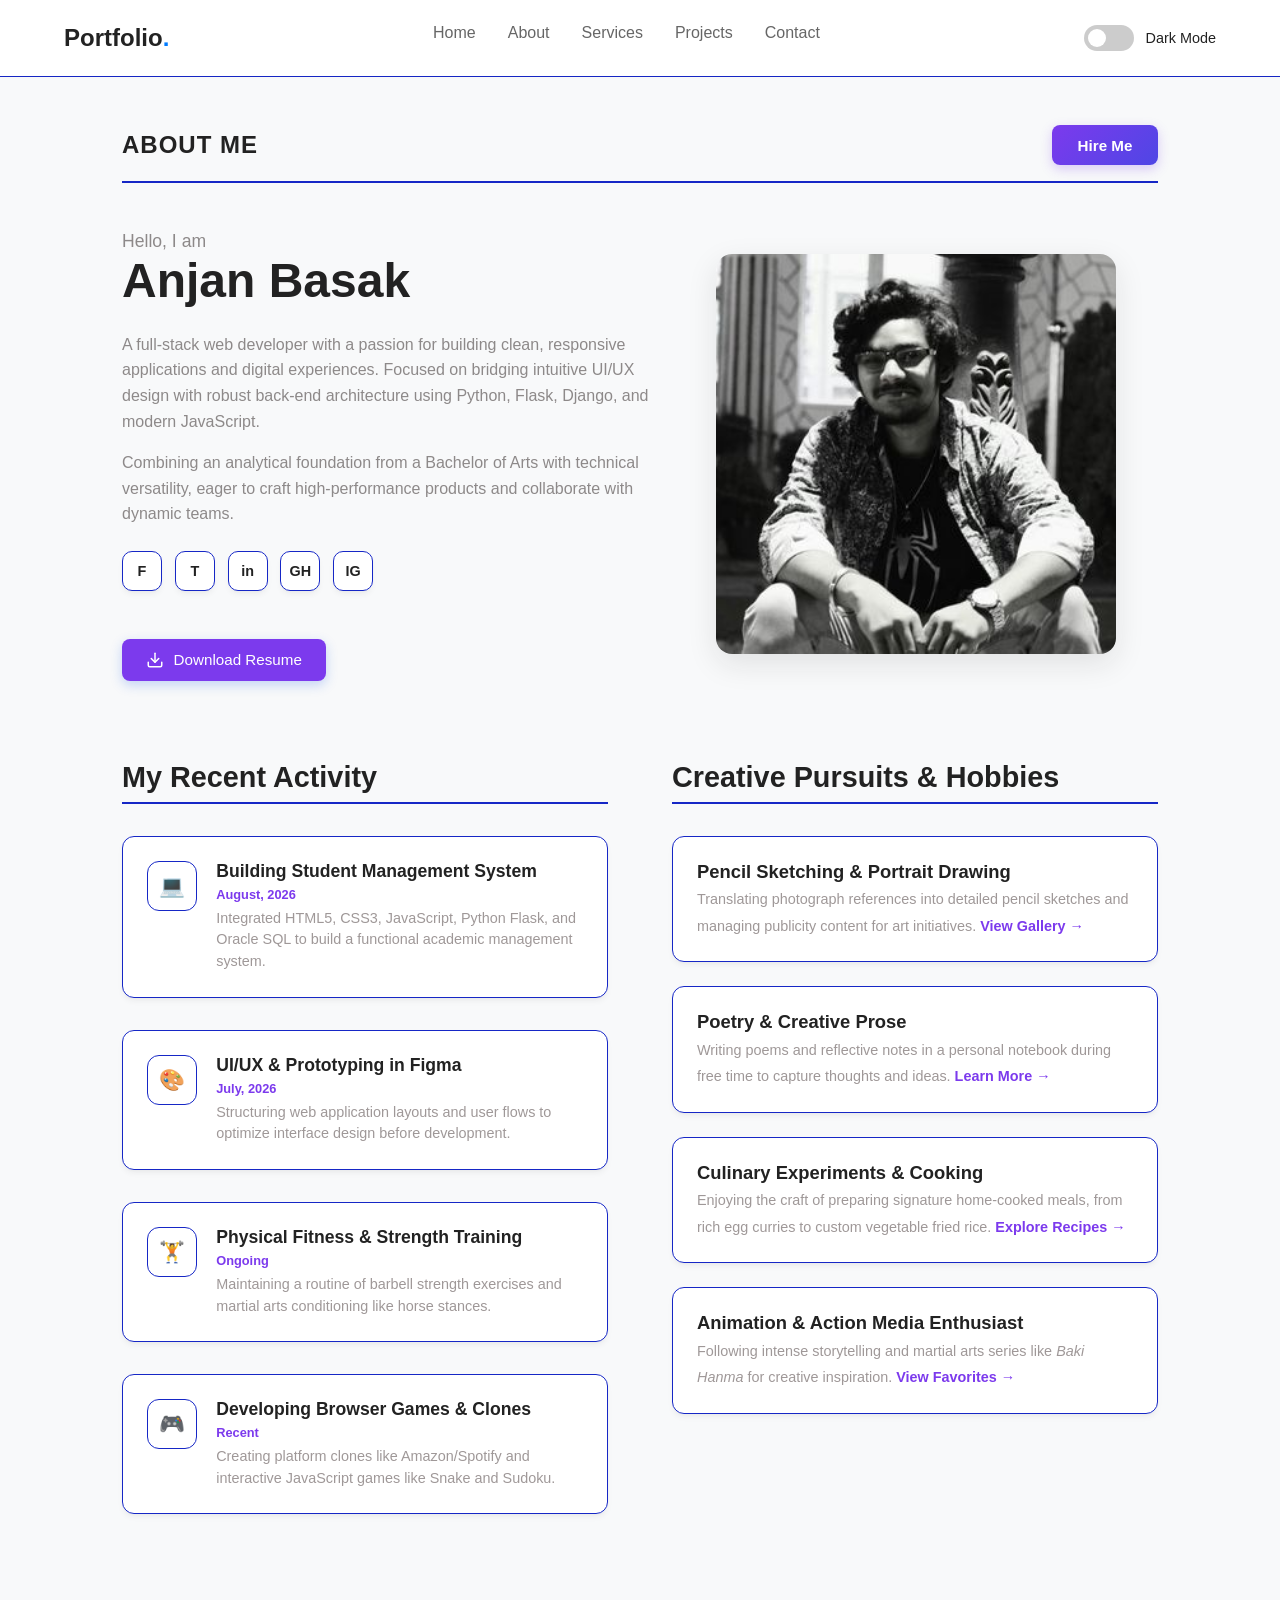
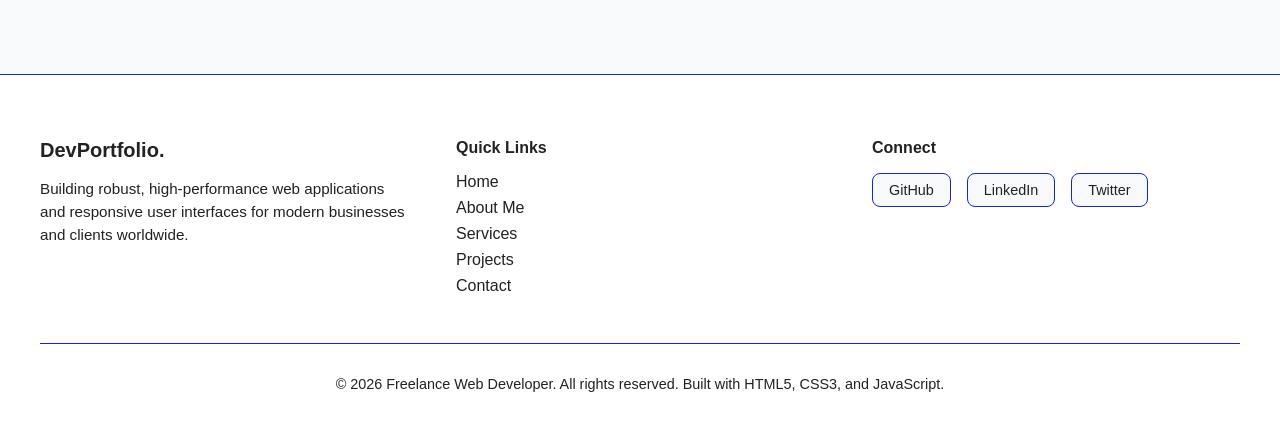
==== pages/about.html @ 5c88d923 "Resume buttom added with nice hover effects" ====
<!doctype html>
<html lang="en">
  <head>
    <meta charset="UTF-8" />
    <meta name="viewport" content="width=device-width, initial-scale=1.0" />
    <title>About Me - Portfolio</title>
    <!-- Adjust path for CSS since this file is inside the pages/ folder -->
    <link rel="stylesheet" href="../assets/css/style.css" />
    <link rel="stylesheet" href="../assets/css/responsive.css" />
    <link rel="stylesheet" href="../assets/css/animation.css" />
  </head>
  <body>
    <header>
      <nav class="navbar">
        <div class="logo">
          <a href="../index.html">Portfolio<span>.</span></a>
        </div>
        <ul class="nav-links" id="navLinks">
          <li><a href="../index.html">Home</a></li>
          <li><a href="about.html" class="active">About</a></li>
          <li><a href="services.html">Services</a></li>
          <li><a href="projects.html">Projects</a></li>
          <li><a href="contact.html">Contact</a></li>
        </ul>
         <div class="theme-container"></div>
        </div>
      </nav>
    </header>

    <!-- About Page Layout -->
<main class="about-page-container">
    <!-- Top Hero Section -->
    <section class="about-hero-section">
        <div class="about-hero-header">
            <h1>ABOUT ME</h1>
            <a href="contact.html" class="btn-hire">Hire Me</a>
        </div>
        <div class="about-hero-content">
            <div class="about-hero-text">
                <p class="greeting">Hello, I am</p>
                <h2 class="name">Anjan Basak</h2>
                <p class="bio">
                    A full-stack web developer with a passion for building clean, responsive applications and digital experiences. Focused on bridging intuitive UI/UX design with robust back-end architecture using Python, Flask, Django, and modern JavaScript.
                </p>
                <p class="bio-secondary">
                    Combining an analytical foundation from a Bachelor of Arts with technical versatility, eager to craft high-performance products and collaborate with dynamic teams.
                </p>
                
                <!-- Social Links & Resume -->
                <div class="social-links">
                    <a href="#" class="social-icon" aria-label="Facebook">F</a>
                    <a href="#" class="social-icon" aria-label="Twitter">T</a>
                    <a href="#" class="social-icon" aria-label="LinkedIn">in</a>
                    <a href="#" class="social-icon" aria-label="GitHub">GH</a>
                    <a href="#" class="social-icon" aria-label="Instagram">IG</a>
                </div>
                
                <!-- The Resume dawnload button -->
<div class="resume-download-wrapper">
    <a href="path-to-your-resume.pdf" download="Resume.pdf" class="download-resume-btn" id="downloadResumeBtn">
        <svg class="download-icon" width="18" height="18" viewBox="0 0 24 24" fill="none" stroke="currentColor" stroke-width="2" stroke-linecap="round" stroke-linejoin="round">
            <path d="M21 15v4a2 2 0 0 1-2 2H5a2 2 0 0 1-2-2v-4"></path>
            <polyline points="7 10 12 15 17 10"></polyline>
            <line x1="12" y1="15" x2="12" y2="3"></line>
        </svg>
        <span>Download Resume</span>
    </a>
</div>
            </div>
            <div class="about-hero-image about-img-container">
                <img src="../assets/images/profile org.png" alt="Profile Photo">
            </div>
        </div>
    </section>

    <!-- Two-Column Bottom Section -->
    <div class="about-grid-section">
        <!-- Left Column: Recent Activity -->
        <div class="column-left">
            <h3>My Recent Activity</h3>
            
            <div class="activity-item">
                <div class="activity-icon">💻</div>
                <div class="activity-details">
                    <h4>Building Student Management System</h4>
                    <span class="activity-date">August, 2026</span>
                    <p>Integrated HTML5, CSS3, JavaScript, Python Flask, and Oracle SQL to build a functional academic management system.</p>
                </div>
            </div>

            <div class="activity-item">
                <div class="activity-icon">🎨</div>
                <div class="activity-details">
                    <h4>UI/UX & Prototyping in Figma</h4>
                    <span class="activity-date">July, 2026</span>
                    <p>Structuring web application layouts and user flows to optimize interface design before development.</p>
                </div>
            </div>

            <div class="activity-item">
                <div class="activity-icon">🏋️</div>
                <div class="activity-details">
                    <h4>Physical Fitness & Strength Training</h4>
                    <span class="activity-date">Ongoing</span>
                    <p>Maintaining a routine of barbell strength exercises and martial arts conditioning like horse stances.</p>
                </div>
            </div>

            <div class="activity-item">
                <div class="activity-icon">🎮</div>
                <div class="activity-details">
                    <h4>Developing Browser Games & Clones</h4>
                    <span class="activity-date">Recent</span>
                    <p>Creating platform clones like Amazon/Spotify and interactive JavaScript games like Snake and Sudoku.</p>
                </div>
            </div>
        </div>

        <!-- Right Column: Creative Pursuits (Replacing Blogs) -->
        <div class="column-right">
            <h3>Creative Pursuits & Hobbies</h3>

            <div class="creative-item">
                <h4>Pencil Sketching & Portrait Drawing</h4>
                <p>Translating photograph references into detailed pencil sketches and managing publicity content for art initiatives. <a href="#" class="read-more">View Gallery &rarr;</a></p>
            </div>

            <div class="creative-item">
                <h4>Poetry & Creative Prose</h4>
                <p>Writing poems and reflective notes in a personal notebook during free time to capture thoughts and ideas. <a href="#" class="read-more">Learn More &rarr;</a></p>
            </div>

            <div class="creative-item">
                <h4>Culinary Experiments & Cooking</h4>
                <p>Enjoying the craft of preparing signature home-cooked meals, from rich egg curries to custom vegetable fried rice. <a href="#" class="read-more">Explore Recipes &rarr;</a></p>
            </div>

            <div class="creative-item">
                <h4>Animation & Action Media Enthusiast</h4>
                <p>Following intense storytelling and martial arts series like <em>Baki Hanma</em> for creative inspiration. <a href="#" class="read-more">View Favorites &rarr;</a></p>
            </div>
        </div>
    </div>
</main>
    <footer class="site-footer">
      <div class="footer-container">
        <div class="footer-brand">
          <h3>DevPortfolio<span>.</span></h3>
          <p>
            Building robust, high-performance web applications and responsive
            user interfaces for modern businesses and clients worldwide.
          </p>
        </div>
        <div class="footer-links">
          <h4>Quick Links</h4>
          <ul>
            <!-- Use ../ to go back to root from inside pages/ -->
            <li><a href="../index.html">Home</a></li>
            <li><a href="about.html">About Me</a></li>
            <li><a href="services.html">Services</a></li>
            <li><a href="projects.html">Projects</a></li>
            <li><a href="contact.html">Contact</a></li>
          </ul>
        </div>
        <div class="footer-social">
          <h4>Connect</h4>
          <div class="social-buttons">
            <a
              href="https://github.com"
              target="_blank"
              rel="noopener"
              class="social-btn"
              >GitHub</a
            >
            <a
              href="https://linkedin.com"
              target="_blank"
              rel="noopener"
              class="social-btn"
              >LinkedIn</a
            >
            <a
              href="https://twitter.com"
              target="_blank"
              rel="noopener"
              class="social-btn"
              >Twitter</a
            >
          </div>
        </div>
      </div>
      <div class="footer-bottom">
        <p>
          &copy; 2026 Freelance Web Developer. All rights reserved. Built with
          HTML5, CSS3, and JavaScript.
        </p>
      </div>
    </footer>
    <script src="../assets/js/script.js"></script>
    <script src="../assets/js/navigation.js"></script>
  </body>
</html>
---- assets/css/style.css ----
* {
  margin: 0;
  padding: 0;
  box-sizing: border-box;
}

/* Color Variables */
:root {
  --bg-color: #f8f9fa;
  --text-color: #222;
  --nav-bg: #ffffff;
  --card-bg: #ffffff;
  --secondary-text: #666;
  --accent-gradient: linear-gradient(135deg, #7c3aed 0%, #4f46e5 100%);
  --accent-color: #7c3aed;
  --border-color: #1627c6;
  --shadow-sm:
    0 4px 6px -1px rgba(0, 0, 0, 0.05), 0 2px 4px -1px rgba(0, 0, 0, 0.03);
  --shadow-lg:
    0 20px 25px -5px rgba(124, 58, 237, 0.1),
    0 10px 10px -5px rgba(79, 70, 229, 0.04);
}

[data-theme="dark"] {
  --bg-color: #121212;
  --text-color: #f8f9fa;
  --nav-bg: #1e1e1e;
  --card-bg: #1e1e1e;
  --secondary-text: #a0aec0;
  --border-color: #2d3748;
  --shadow-sm: 0 4px 6px -1px rgba(0, 0, 0, 0.3);
  --shadow-lg: 0 20px 25px -5px rgba(0, 0, 0, 0.5);
}
[data-theme="dark"] .hamburger img {
  filter: brightness(0) invert(1);
}
/* Dark mode overrides for cards if needed */
[data-theme="dark"] .project-card {
  background: #1e1e1e;
  border-color: #333;
}

[data-theme="dark"] .project-card p,
[data-theme="dark"] .hero-description,
[data-theme="dark"] .hero-greeting {
  color: var(--secondary-text);
}

[data-theme="dark"] .success-message {
  background: rgba(16, 185, 129, 0.2);
  color: #34d399;
  border-color: #34d399;
}

body {
  font-family: Arial, sans-serif;
  background-color: var(--bg-color);
  color: var(--text-color);
  transition:
    background-color 0.3s ease,
    color 0.3s ease;
}

/* --- Sticky Navigation Bar --- */
header {
  position: sticky;
  top: 0;
  z-index: 1000;
  background-color: var(--nav-bg);
  backdrop-filter: blur(10px);
  -webkit-backdrop-filter: blur(10px);
  border-bottom: 1px solid var(--border-color);
}
/* Navbar Styling */
.navbar {
  display: flex;
  justify-content: space-between;
  align-items: center;
  padding: 1.2rem 5%;
  background-color: var(--nav-bg);
  box-shadow: 0 2px 5px rgba(0, 0, 0, 0.01);
  position: sticky;
  top: 0;
  z-index: 1000;
}

.logo a {
  font-size: 1.5rem;
  font-weight: bold;
  text-decoration: none;
  color: var(--text-color);
}

.logo span {
  color: #007bff;
}

.nav-links {
  display: flex;
  list-style: none;
  gap: 2rem;
  padding-top: 20px;
}

li a {
  text-decoration: none;
  color: var(--secondary-text);
  font-weight: 500;
  position: relative;
}

li a::before {
  position: absolute;
  content: "";
  width: 0;
  left: 0;
  height: 5px;
  top: 25px;
  border-radius: 1rem;
  transition: 0.3s ease-in-out;
  background: linear-gradient(to right, rgb(0, 157, 255), rgb(255, 0, 255));
}

li a:hover::before {
  width: 100%;
}
/* Hamburger Menu (Hidden by default on desktop) */
.hamburger {
  display: none;
  cursor: pointer;
  flex-direction: column;
  gap: 5px;
}
.icon-menu {
  padding: 0.1rem;
}

/* Dark Mode Toggle Button Styling */
/* --- Toggle Switch Styles --- */
.theme-switch-wrapper {
  display: flex;
  align-items: center;
  gap: 0.75rem;
}

.theme-switch {
  position: relative;
  display: inline-block;
  width: 50px;
  height: 26px;
}

.theme-switch input {
  opacity: 0;
  width: 0;
  height: 0;
}

.slider {
  position: absolute;
  cursor: pointer;
  top: 0;
  left: 0;
  right: 0;
  bottom: 0;
  background-color: #ccc;
  transition: 0.4s;
  border-radius: 26px;
}

.slider:before {
  position: absolute;
  content: "";
  height: 18px;
  width: 18px;
  left: 4px;
  bottom: 4px;
  background-color: white;
  transition: 0.4s;
  border-radius: 50%;
}

input:checked + .slider {
  background-color: #2c677c;
}

input:checked + .slider:before {
  transform: translateX(24px);
}

.theme-label {
  font-size: 0.9rem;
  color: var(--text-color);
  user-select: none;
}
/* Hero Section Styling */
.hero-section {
  display: flex;
  justify-content: space-between;
  align-items: center;
  padding: 5rem 5%;
  min-height: 80vh;
  background-color: var(--bg-color);
  gap: 2rem;
}

.hero-content {
  flex: 1;
}

.hero-greeting {
  font-size: 1.5rem;
  color: var(--secondary-text);
  margin-bottom: 0.5rem;
}

.hero-tirle {
  font-size: 3rem;
  color: var(--text-color);
  margin-bottom: 1rem;
  font-weight: 800;
}

.hero-description {
  font-size: 1.1rem;
  color: var(--secondary-text);
  line-height: 1.6;
  margin-bottom: 2rem;
}

.hero-buttons {
  display: flex;
  gap: 1rem;
}

/* Featured Projects Preview */
.featured-projects {
  padding: 3rem 2rem;
  max-width: 1000px;
  margin: 0 auto;
  text-align: center;
}

.project-grid {
  display: grid;
  grid-template-columns: repeat(auto-fit, minmax(280px, 1fr));
  gap: 1.5rem;
  text-align: left;
  margin-top: 1.5rem;
}

.project-card {
  background: var(--card-bg, #f9f9f9);
  padding: 1.5rem;
  border-radius: 8px;
  box-shadow: 0 4px 6px rgba(0, 0, 0, 0.05);
  border: 1px solid var(--border-color, #eee);
  display: flex;
  flex-direction: column;
  justify-content: space-between;
}

.project-card h3 {
  margin-bottom: 0.5rem;
  font-size: 1.3rem;
}

.project-card p {
  color: #666;
  font-size: 0.95rem;
  margin-bottom: 1.5rem;
  line-height: 1.5;
}

.btn-text {
  color: #007bff;
  text-decoration: none;
  font-weight: 600;
}

.btn-text:hover {
  text-decoration: underline;
}
.btn {
  display: inline-block;
  padding: 0.75rem 1.5rem;
  font-size: 1rem;
  font-weight: 600;
  text-decoration: none;
  border-radius: 5px;
  transition:
    background-color 0.3s ease,
    transform 0.2s ease;
}

.primary-btn {
  background-color: #007bff;
  color: #fff;
}

.primary-btn:hover {
  background-color: #0056b3;
  transform: translateY(-2px);
}

.secondary-btn {
  background-color: transparent;
  color: #007bff;
  border: 2px solid #007bff;
}

.secondary-btn:hover {
  background-color: #007bff;
  color: #fff;
  transform: translateY(-2px);
}
.tech-stack-badges {
  display: flex;
  gap: 0.75rem;
  flex-wrap: wrap;
  margin-top: 2rem;
}
.tech-stack-badges span {
  background: var(--card-bg);
  border: 1px solid var(--border-color);
  padding: 0.4rem 0.8rem;
  border-radius: 20px;
  font-size: 0.85rem;
  font-weight: 500;
}
.tech-stack-badges span {
  text-decoration: none;
  color: var(--secondary-text);
  font-weight: 500;
  position: relative;
}

.tech-stack-badges span::before {
  position: absolute;
  content: "";
  width: 0;
  left: 0;
  height: 5px;
  top: 25px;
  border-radius: 1rem;
  transition: 0.3s ease-in-out;
  background: linear-gradient(to right, rgb(0, 157, 255), rgb(255, 0, 255));
}

.tech-stack-badges span:hover::before {
  width: 100%;
}
/*--- hero image ---*/
.hero-image {
  flex: 1;
  display: flex;
  justify-content: center;
  align-items: center;
}

.img-placeholder {
  width: 300px;
  height: 300px;
  background-color: var(--border-color);
  border-radius: 50%;
  display: flex;
  justify-content: center;
  align-items: center;
  color: #718096;
  font-weight: bold;
  overflow: hidden;
  box-shadow: 0 10px 25px rgba(0, 0, 0, 0.1);
}

.img-placeholder img {
  width: 100%;
  height: 100%;
  object-fit: cover;
}
/* Skills Section Styling */

.skills-section {
  background-size: cover;
  background-position: center center;
  background-repeat: no-repeat;
  padding: 5rem 5%;
  max-width: 1200px;
  margin: 0 auto;
}

.skills-section h2 {
  text-align: center;
  font-size: 2.5rem;
  margin-bottom: 3rem;
  color: var(--text-color);
}

.skills-grid {
  display: grid;
  grid-template-columns: repeat(auto-fit, minmax(320px, 1fr));
  gap: 2rem;
}

.skill-card {
  background-color: var(--card-bg);
  padding: 3rem;
  border-radius: 8px;
  border: 1px solid var(--border-color);
  box-shadow: 0 4px 6px rgba(0, 0, 0, 0.02);
  transition:
    transform 0.3s ease,
    box-shadow 0.3s ease;
}

.skill-card h3 {
  font-size: 1.25rem;
  margin-bottom: 0.75rem;
  color: var(--text-color);
}

.skill-card p {
  font-size: 0.95rem;
  color: var(--secondary-text);
  line-height: 1.5;
}
/*--- services page styles---*/
.services-body {
  background-image: url("https://images.unsplash.com/photo-1496156298940-6902fc34e55d?w=600&auto=format&fit=crop&q=60&ixlib=rb-4.1.0&ixid=M3wxMjA3fDB8MHxzZWFyY2h8MTd8fGRhcmslMjBuYXR1cmUlMjBiYWNrZ3JvdW5kfGVufDB8fDB8fHww");
  background-size: cover;
  background-position: center center;
  background-repeat: no-repeat;
  min-height: 100vh;
  background-attachment: fixed;
}
.button {
  font: size 15px;
  text-decoration: none;
  display: inline-block;
  margin-top: 1rem;
  align-self: flex-start;
  color: #fff;
  background: #2c677c;
  padding: 8px 12px;
  border-radius: 5px;
  letter-spacing: 1px;
}
.button:hover {
  background-color: #007bff;
  transition: 0.4s ease;
}
.more-text{
  display: none;
}


/* --- About page styles --- */
.about-page-container {
  max-width: 1100px;
  margin: 3rem auto;
  padding: 0 2rem;
}

.about-hero-header {
  display: flex;
  justify-content: space-between;
  align-items: center;
  border-bottom: 2px solid var(--border-color, #eee);
  padding-bottom: 1rem;
  margin-bottom: 3rem;
}

.about-hero-header h1 {
  font-size: 1.5rem;
  letter-spacing: 1px;
}

.btn-hire {
  background: var(--accent-gradient);
  color: #fff;
  padding: 0.7rem 1.6rem;
  border-radius: 8px;
  text-decoration: none;
  font-weight: 600;
  font-size: 0.95rem;
  box-shadow: 0 4px 12px rgba(124, 58, 237, 0.25);
  transition: all 0.3s cubic-bezier(0.4, 0, 0.2, 1);
}
.btn-hire:hover {
  transform: translateY(-2px);
  box-shadow: 0 8px 20px rgba(124, 58, 237, 0.4);
}
.about-hero-content {
  display: grid;
  grid-template-columns: 1.2fr 1fr;
  gap: 4rem;
  align-items: center;
  margin-bottom: 5rem;
}

.greeting {
  font-size: 1.1rem;
  color: var(--text-secondary, #8d8989);
  margin-bottom: 0.2rem;
}

.name {
  font-size: 3rem;
  font-weight: 800;
  margin-bottom: 1.5rem;
  line-height: 1.1;
}

.bio,
.bio-secondary {
  color: var(--text-secondary, #8d8989);
  line-height: 1.6;
  margin-bottom: 1rem;
  font-size: 1rem;
}

.social-links {
  display: flex;
  gap: 0.8rem;
  margin: 1.5rem 0;
}

.social-icon {
  width: 40px;
  height: 40px;
  background: var(--card-bg);
  border: 1px solid var(--border-color);
  color: var(--text-primary);
  display: flex;
  align-items: center;
  justify-content: center;
  border-radius: 10px;
  text-decoration: none;
  font-size: 0.9rem;
  font-weight: bold;
  box-shadow: var(--shadow-sm);
  transition: all 0.3s ease;
}

.social-icon:hover {
  background: var(--accent-color);
  color: #fff;
  border-color: var(--accent-color);
  transform: translateY(-3px) rotate(5deg);
}

/* --- Professional Resume Download Button Styles in about page --- */
.resume-download-wrapper {
    margin-top: 1.5rem;
    display: inline-block;
}

.download-resume-btn {
    display: inline-flex;
    align-items: center;
    gap: 0.6rem;
    background: var(--accent-color, #2563eb);
    color: #ffffff;
    padding: 0.75rem 1.5rem;
    border-radius: 8px;
    font-size: 0.95rem;
    font-weight: 500;
    text-decoration: none;
    box-shadow: 0 4px 12px rgba(37, 99, 235, 0.25);
    transition: all 0.3s cubic-bezier(0.4, 0, 0.2, 1);
    position: relative;
    overflow: hidden;
}

.download-resume-btn:hover {
    background: #1d4ed8;
    transform: translateY(-2px);
    box-shadow: 0 6px 16px rgba(37, 99, 235, 0.35);
}

.download-resume-btn:active {
    transform: translateY(0);
}

/* Subtle click feedback ripple/pulse effect using JS class */
.download-resume-btn.downloading {
    opacity: 0.8;
    pointer-events: none;
}

.download-icon {
    transition: transform 0.3s ease;
}

.download-resume-btn:hover .download-icon {
    transform: translateY(2px);
}

.about-hero-image img {
  width: 100%;
  max-width: 400px;
  height: 400px;
  object-fit: cover;
  border-radius: 16px;
  box-shadow: var(--shadow-sm);
}

.about-hero-image img:hover {
  transform: scale(1.02) translateY(-4px);
  box-shadow: var(--shadow-lg);
}

/* Two Column Bottom Grid */
.about-grid-section {
  display: grid;
  grid-template-columns: 1fr 1fr;
  gap: 4rem;
}

.column-left h3,
.column-right h3 {
  font-size: 1.8rem;
  font-weight: 700;
  margin-bottom: 2rem;
  border-bottom: 2px solid var(--border-color, #eee);
  padding-bottom: 0.5rem;
}

.activity-item,
.creative-item {
  background: var(--card-bg);
  border: 1px solid var(--border-color);
  padding: 1.5rem;
  border-radius: 12px;
  margin-bottom: 1.5rem;
  box-shadow: var(--shadow-sm);
  transition: all 0.3s cubic-bezier(0.4, 0, 0.2, 1);
}

.activity-item:hover,
.creative-item:hover {
  transform: translateY(-4px);
  border-color: var(--accent-color);
  box-shadow: var(--shadow-lg);
}

.activity-icon {
  width: 50px;
  height: 50px;
  background: var(rgba(124, 58, 237, 0.1));
  color: var(--accent-color);
  border: 1px solid var(--border-color, #e4e4e7);
  border-radius: 12px;
  display: flex;
  align-items: center;
  justify-content: center;
  font-size: 1.3rem;
  flex-shrink: 0;
  transition: transform 0.3s ease;
}
.activity-item:hover .activity-icon {
  transform: scale(1.1) rotate(-5deg);
}

.activity-item {
  display: flex;
  gap: 1.2rem;
  margin-bottom: 2rem;
}

.activity-details h4 {
  font-size: 1.1rem;
  margin-bottom: 0.2rem;
}

.activity-date {
  font-size: 0.8rem;
  color: var(--accent-color);
  font-weight: 600;
}

.activity-details p,
.creative-item p {
  font-size: 0.9rem;
  color: var(--text-secondary, #9f9898);
  margin-top: 0.3rem;
  line-height: 1.5;
}

.creative-item h4 {
  font-size: 1.15rem;
  margin-bottom: 0.4rem;
}

.read-more {
  color: var(--accent-color);
  text-decoration: none;
  font-weight: 600;
  font-size: 0.9rem;
  display: inline-block;
  margin-top: 0.3rem;
}

.read-more:hover {
  text-decoration: underline;
}

/*--- projects page styles---*/
.projects-body {
  background-image: url("https://plus.unsplash.com/premium_photo-1722686486500-9f54228769de?q=80&w=1160&auto=format&fit=crop&ixlib=rb-4.1.0&ixid=M3wxMjA3fDB8MHxwaG90by1wYWdlfHx8fGVufDB8fHx8fA%3D%3D");
  background-size: cover;
  background-position: center center;
  background-repeat: no-repeat;
  min-height: 100vh;
  background-attachment: fixed;
}
.projects-cards {
  opacity: 80%;
}
/* --- Image Gallery Styles --- */
.gallery-section {
    padding: 4rem 2rem;
    background:transparent;
}

.gallery-container {
    max-width: 1200px;
    margin: 0 auto;
}

.gallery-title {
    font-size: 2rem;
    font-weight: 700;
    color: var(--text-color, #ffffff);
    text-align: center;
    margin-bottom: 0.5rem;
}

.gallery-subtitle {
    text-align: center;
    color: var(--text-muted, #4c5056);
    margin-bottom: 2.5rem;
    font-size: 1rem;
}

.gallery-grid {
    display: grid;
    grid-template-columns: repeat(auto-fit, minmax(300px, 1fr));
    gap: 1.5rem;
}

.gallery-item {
    position: relative;
    border-radius: 12px;
    overflow: hidden;
    height: 260px;
    box-shadow: 0 4px 6px -1px rgba(0, 0, 0, 0.1);
    background: var(--card-bg, #1e293b);
    opacity: 0.8;
}

.gallery-item img {
    width: 100%;
    height: 100%;
    object-fit: cover;
    transition: transform 0.5s cubic-bezier(0.4, 0, 0.2, 1);
}

.gallery-overlay {
    position: absolute;
    bottom: 0;
    left: 0;
    right: 0;
    background: linear-gradient(to top, rgba(15, 23, 42, 0.9), transparent);
    padding: 1.5rem;
    transform: translateY(100%);
    transition: transform 0.3s ease-in-out;
    display: flex;
    flex-direction: column;
    justify-content: flex-end;
    height: 100%;
}

.gallery-item:hover img {
    transform: scale(1.08);
}

.gallery-item:hover .gallery-overlay {
    transform: translateY(0);
}

.gallery-overlay h3 {
    color: #ffffff;
    font-size: 1.2rem;
    margin-bottom: 0.25rem;
}

.gallery-overlay p {
    color: #a78bfa;
    font-size: 0.9rem;
    margin: 0;
}


/*--- contact page styles---*/
.contact-page-container {
  min-height: auto;
  display: flex;
  align-items: center;
  justify-content: center;
  padding: 1.5rem;
  position: relative;
  overflow: visible;
  border-radius: 16px;
  /* height: auto; */
}

.contact-container {
  width: 100%;
  max-width: 850px;
  background-color: var(--card-bg);
  border-radius: 16px;
  box-shadow: 0 10px 30px rgba(0, 0, 0, 0.1);
  display: grid;
  grid-template-columns: 1fr;
  position: relative;
  overflow: hidden;
  border: 1px solid var(--border-color);
}

.main-shape {
  position: absolute;
  border-radius: 50%;
  pointer-events: none;
  z-index: 0;
}

.main-shape-1 {
  width: 250px;
  height: 250px;
  top: -80px;
  right: -80px;
  background: var(--accent-color);
}

.main-shape-2 {
  width: 220px;
  height: 220px;
  bottom: -70px;
  left: -70px;
  background: var(--accent-color);
}

/* .main-shape-3 {
width: 140px; 
  height: 140px;
  top: 35%;
  left: -45px;
  background: var(--accent-color);
}

.main-shape-4 {
 width: 170px; 
  height: 170px;
  bottom: 25%;
  right: -55px;
  background: var(--accent-color);
} */


.contact-form-wrapper {
  display: grid;
  grid-template-columns: repeat(2, 1fr);
  z-index: 10;
}

/* Contact Info Side */
.contact-info {
  padding: 3.5rem 2rem;
  background: var(--accent-gradient);
  color: #ffffff;
  position: relative;
}

.contact-info .title {
  color: #ffffff;
  font-size: 1.8rem;
  font-weight: 600;
  margin-bottom: 1rem;
}

.contact-info .text {
  color: rgba(255, 255, 255, 0.85);
  margin: 1.5rem 0 2rem 0;
  font-size: 0.95rem;
  line-height: 1.5;
}

.information {
  display: flex;
  align-items: center;
  margin: 1.2rem 0;
  color: rgba(255, 255, 255, 0.9);
  font-size: 0.95rem;
}

.info-icon {
  margin-right: 1rem;
  font-size: 1.2rem;
}

.social-media {
  margin-top: 2rem;
}

.social-media p {
  color: rgba(255, 255, 255, 0.8);
  font-size: 0.9rem;
  margin-bottom: 0.8rem;
}

 .social-icons {
  display: flex;
  gap: 7px;
    margin-top: 10px;
}
.social-icons a img {
  width: 20px;
}

.contact-info .social-icon {
  width: 35px;
  height: 32px;
  border-radius: 50%;
  background: rgba(255, 255, 255, 0.15);
  color: #fff;
  display: flex;
  align-items: center;
  justify-content: center;
  text-decoration: none;
  font-size: 0.85rem;
  font-weight: bold;
  transition: 0.3s;
}

.contact-info .social-icon:hover {
  background: #fff;
  color: var(--accent-color);
  transform: translateY(-3px);
} 

/* Contact Form Box Side */
.contact-form-box {
  padding: 3.5rem 3rem;
  position: relative;
}

.contact-form-box .title {
  color: var(--text-color);
  font-size: 2rem;
  font-weight: 700;
  margin-bottom: 1.5rem;
}

/* Floating Input Animation fields */
.input-container {
  position: relative;
  margin-bottom: 1.5rem;
}

.input {
  width: 100%;
  outline: none;
  border: 2px solid var(--border-color);
  background: var(--bg-color);
  padding: 1rem 1.2rem;
  color: var(--text-color);
  font-weight: 500;
  font-size: 0.95rem;
  letter-spacing: 0.5px;
  border-radius: 25px;
  transition: all 0.3s cubic-bezier(0.4, 0, 0.2, 1);
  
}

.input-container textarea.input {
  padding: 1.2rem;
  min-height: 130px;
  resize: none;
}

.input-container label {
  position: absolute;
  top: 50%;
  left: 1.2rem;
  transform: translateY(-50%);
  transform-origin: left top;
  padding: 0 0.4rem;
  color: var(--secondary-text);
  font-size: 0.9rem;
  pointer-events: none;
  transition: all 0.25s cubic-bezier(0.4, 0, 0.2, 1);
  /* background: oklab(97.315% 0 -0.00011); */
}
.bg-label{
  background: oklab(97.315% 0 -0.00011);
}
.input-container.textarea label {
  top: 1.2rem;
  transform: translateY(0);
}
.input-container:hover .input {
  border-color: rgba(124, 58, 237, 0.5);
}

/* Floating behavior when active or focused */
.input-container span {
  position: absolute;
  top: 0;
  left: 25px;
  color: transparent;
  transform: translateY(-50%);
  padding: 0 0.4rem;
  z-index: 500;
  font-size: 0.6rem;
  transition: 0.3s ease;
  pointer-events: none;
}
.input-container span::before,
.input-container span ::after {
  content: "";
  position: absolute;
  width: 10%;
  height: 5px;
  opacity: 0;
  background-color: #1abc9c;
  top: 50%;
  transform: translateY(-50%);
  transition: 0.3s;
}
.input-container span::before {
  left: 50%;
}
.input-container span ::after {
  right: 50%;
}
.input-container.focus label {
  top: 0;
  transform: translateY(-50%);
  left: 25px;
  font-size: 0.8rem;
}
.input-container.focus::before,
.input-container.focus::after {
  width: 50%;
  opacity: 1;
}
/* --- Phone Input Group with Country Code Dropdown --- */
.phone-input-group {
  display: flex;
  gap: 0.51rem;
  position: relative;
}

.country-code-select {
  background: var(--bg-color);
  border: 2px solid var(--border-color);
  color: var(--text-color);
  padding: 0.8rem 0.5rem 0.8rem 0.3rem;
  border-radius: 8px;
  font-size: 0.8rem;
  font-weight: 450;
  outline: none;
  cursor: pointer;
  transition: all 0.3s ease;
  flex-shrink: 0;
  display: flex;
  justify-content: space-between;
  align-items: center;
  width: 85px;
}

.country-code-select:focus {
  border-color: var(--accent-color);
  background: var(--card-bg);
}

.phone-input-wrapper {
  position: relative;
  flex-grow: 1;
}

/* Error validation styling */
.input.error {
  border-color: #ef4444 !important;
}

.error-text {
  display: block;
  color: #ef4444;
  font-size: 0.75rem;
  font-weight: 600;
  margin-top: 0.3rem;
  animation: fadeInUp 0.3s ease forwards;
}

[data-theme="dark"] .country-code-select {
  background: #28282f;
  border-color: #6a29db;
  color: var(--text-color);
}
[data-theme="dark"] .contact-container {
  height: auto;
  min-height: min-content;
  overflow: hidden;
  grid-template-rows: auto;
  
}
/* Submit Button */
.btn-submit {
  padding: 0.8rem 2rem;
  background: var(--accent-gradient);
  border: none;
  outline: none;
  border-radius: 8px;
  color: #fff;
  font-size: 1rem;
  font-weight: 600;
  cursor: pointer;
  box-shadow: 0 4px 15px rgba(124, 58, 237, 0.3);
  transition: 0.3s;
  width: 100%;
  position: relative;
  overflow: hidden;
  transition: all 0.3s cubic-bezier(0.4, 0, 0.2, 1);
}

.btn-submit:hover {
  transform: scale(0.98);
  box-shadow: 0 6px 20px rgba(124, 58, 237, 0.5);
  /* background: transparent; */
}
/* --- success message style --- */
.success-message {
  margin-top: 1rem;
  padding: 0.9rem 1rem;
  background: rgba(16, 185, 129, 0.15);
  border: 1px solid #10b981;
  color: #10b981;
  border-radius: 8px;
  font-weight: 600;
  font-size: 0.95rem;
  text-align: center;
  animation: fadeInUp 0.4s ease forwards;
}
/* --- Fix Shapes Container and Define Shape s3 --- */
.shapes-container {
  position: absolute;
  width: 100%;
  height: 100%;
  overflow: hidden;
  pointer-events: none;
  z-index: 1;
  top: 0;
  left: 0;
}

.shape {
  position: absolute;
  border-radius: 50%;
  opacity: 0.18;
  background: var(--accent-color);
}

.shape.s1 {
  width: 300px;
  height: 300px;
  top: -100px;
  right: -100px;
}

.shape.s2 {
  width: 200px;
  height: 200px;
  bottom: -50px;
  left: -50px;
}

.shape.s3 {
  width: 150px;
  height: 150px;
  bottom: 10px;
  right: 10px;
}

/* --- Dark Mode Enhancements for Contact Page --- */
[data-theme="dark"] .contact-container {
  background-color: var(--card-bg);
  border-color: var(--border-color);
  box-shadow: 0 20px 40px rgba(0, 0, 0, 0.6);
}

[data-theme="dark"] .contact-info {
  background: linear-gradient(135deg, #5b21b6 0%, #312e81 100%);
}

[data-theme="dark"] .input {
  background: #18181b;
  border-color: #27272a;
  color: var(--text-color);
}

[data-theme="dark"] .input:focus,
[data-theme="dark"] .input:not(:placeholder-shown) {
  border-color: var(--accent-color);
  background: #1e1e24;
}

[data-theme="dark"] .input-container label {
  color: var(--secondary-text);
}

[data-theme="dark"] .input:focus ~ label,
[data-theme="dark"] .input:not(:placeholder-shown) ~ label {
  background: #1e1e24;
  color: var(--accent-color);
}

[data-theme="dark"] .contact-form-box .title {
  color: var(--text-color);
}

[data-theme="dark"] .shape {
  opacity: 0.5;
  background: #9574f8;
}
/* --- Footer Styles --- */
.site-footer {
  background-color: var(--card-bg);
  border-top: 1px solid var(--border-color);
  padding: 4rem 2rem 2rem;
  margin-top: 5rem;
  color: var(--text-muted);
}

.footer-container {
  max-width: 1200px;
  margin: 0 auto;
  display: grid;
  grid-template-columns: repeat(3, 1fr);
  gap: 3rem;
  margin-bottom: 3rem;
}

.footer-brand h3 {
  color: var(--text-color);
  font-size: 1.25rem;
  margin-bottom: 1rem;
}

.footer-brand h3 span {
  color: var(--primary-color);
}

.footer-brand p {
  font-size: 0.95rem;
  line-height: 1.5;
}

.footer-links h4,
.footer-social h4 {
  color: var(--text-color);
  font-size: 1rem;
  margin-bottom: 1rem;
}

.footer-links ul {
  list-style: none;
  display: flex;
  flex-direction: column;
  gap: 0.5rem;
}

.footer-links a {
  color: var(--text-muted);
  text-decoration: none;
  transition: var(--transition);
}

.footer-links a:hover {
  color: var(--primary-color);
}

.social-buttons {
  display: flex;
  gap: 1rem;
}

.social-btn {
  background: var(--bg-color);
  border: 1px solid var(--border-color);
  padding: 0.5rem 1rem;
  border-radius: 8px;
  color: var(--text-color);
  text-decoration: none;
  font-size: 0.9rem;
  font-weight: 500;
  transition: var(--transition);
}

.social-btn:hover {
  border-color: var(--primary-color);
  color: var(--primary-color);
}

.footer-bottom {
  max-width: 1200px;
  margin: 0 auto;
  border-top: 1px solid var(--border-color);
  padding-top: 2rem;
  text-align: center;
  font-size: 0.9rem;
}
/* --- Sticky Footer Layout --- */
html,
body {
  height: 100%;
}

body {
  display: flex;
  flex-direction: column;
}

main {
  flex: 1;
}
---- assets/css/responsive.css ----
/* Responsive Design Breakpoints */
@media (max-width: 768px) {
  .navbar {
    background-color: var(--nav-bg);
    position: relative;
  }
  .hamburger {
    display: flex;
  }
  .nav-links {
    position: absolute;
    top: 100%;
    left: 0;
    display: flex;
    opacity: 0;
    flex-direction: column;
    background-color: var(--nav-bg);
    width: 100%;
    text-align: center;
    align-items: center;
    padding: 0;
    gap: 0;
    z-index: 1000;
    max-height: 0;
    overflow: hidden;
    box-shadow: 0 4px 6px rgba(0, 0, 0, 0.1);
    transition: 0.3s ease-in-out;
  }

  .nav-links.active {
    max-height: 400px;
    padding: 1.5rem 0;
    opacity: 1;
    gap: 1.5rem;
  }
  .nav-links li {
    opacity: 0;
  }

  .nav-links.active li {
    opacity: 1;
  }
}
/* --- Dark mode buttom ---*/
@media (max-width: 768px) {
  .theme-container {
    margin-left: auto;
    margin-right: 15px;
  }
}

/*---for hero-section---*/
@media (max-width: 768px) {
  .hero-section {
    flex-direction: column-reverse;
    text-align: center;
    padding: 3rem 5%;
  }

  .hero-content h1 {
    font-size: 2.2rem;
  }

  .hero-buttons {
    justify-content: center;
  }

  .img-placeholder {
    width: 220px;
    height: 220px;
    margin-bottom: 1rem;
  }
}
/* --- About Responsive Styles --- */
@media (max-width: 850px) {
  .about-hero-content,
  .about-grid-section {
    grid-template-columns: 1fr;
    gap: 2.5rem;
  }
  .about-hero-image {
    text-align: center;
  }
  .about-hero-image img {
    max-width: 100%;
    height: 350px;
  }
}
/* --- Projets page Responsive Styles --- */
/* --- image gallary Responsivness --- */
@media (max-width: 768px) {
  .gallery-section {
    padding: 2.5rem 1rem;
  }
  .gallery-grid {
    grid-template-columns: 1fr;
  }
}
/* contact Responsive layout adjustments */
@media (max-width: 850px) {
  .contact-form-wrapper {
    grid-template-columns: 1fr;
  }
  .contact-form-box {
    padding: 2rem 1.5rem;
  }
  .contact-info {
    padding: 2rem 1.5rem;
  }
}
@media (max-width: 480px) {
  .contact-page-container {
    padding: 0.75rem 0.4rem;
    width: 80%;
    margin: 30px 0px 0px 46px;
  }

  .contact-form-box,
  .contact-info {
    padding: 1.5rem 1rem;
  }

  .phone-input-group {
    flex-direction: column;
    display: flex;
    flex-direction: row;
    align-items: center;
    gap: 8px;
    width: 100%;
  }

  .phone-input-wrapper {
    flex-grow: 1;
  }
.country-code-select {
  flex-shrink: 0;
  width: 85px; /* Keeps your current width */
}}

/* Stack vertically on small mobile devices */
@media (max-width: 400px) {
  .phone-input-group {
    flex-direction: column;
  }
  .phone-input-group > select.country-code-select,
  .phone-input-wrapper {
    width: 100%;
    flex: none;
  }
}
/* Stack vertically on small mobile devices */
@media (max-width: 430px) {
  .phone-input-group {
    flex-direction: column;
  }
  .phone-input-group > select.country-code-select,
  .phone-input-wrapper {
    width: 100%;
    flex: none;
  }
}

/* --- Footer Responsive Styles --- */
@media (max-width: 768px) {
  .footer-container {
    grid-template-columns: 1fr;
    gap: 2rem;
    text-align: center;
  }

  .footer-links ul {
    align-items: center;
  }

  .social-buttons {
    justify-content: center;
  }
}
---- assets/css/animation.css ----
/* Hero Section Dynamic Animations */
@keyframes slideInLeft {
  from {
    opacity: 0;
    transform: translateX(-50px);
  }
  to {
    opacity: 1;
    transform: translateX(0);
  }
}

@keyframes slideInRight {
  from {
    opacity: 0;
    transform: translateX(50px);
  }
  to {
    opacity: 1;
    transform: translateX(0);
  }
}

@keyframes floatImage {
  0%,
  100% {
    transform: translateY(0);
  }
  50% {
    transform: translateY(-12px);
  }
}

@keyframes textGlow {
  0%,
  100% {
    text-shadow: 0 0 5px rgba(0, 123, 255, 0);
  }
  50% {
    text-shadow: 0 0 20px rgba(0, 123, 255, 0.4);
  }
}

/* Apply animations to Hero elements */
.hero-content {
  animation: slideInLeft 1s cubic-bezier(0.25, 1, 0.5, 1) forwards;
}

.hero-content h1 {
  animation: textGlow 4s ease-in-out infinite;
}

.hero-image {
  animation:
    slideInRight 1s cubic-bezier(0.25, 1, 0.5, 1) forwards,
    floatImage 4s ease-in-out infinite 1s;
}

/* Button pulse effect on hover */
.primary-btn {
  position: relative;
  overflow: hidden;
}

.primary-btn::after {
  content: "";
  position: absolute;
  top: 50%;
  left: 50%;
  width: 300%;
  height: 300%;
  background: rgba(255, 255, 255, 0.15);
  transform: translate(-50%, -50%) scale(0);
  border-radius: 50%;
  transition: transform 0.5s ease-out;
}

.primary-btn:hover::after {
  transform: translate(-50%, -50%) scale(1);
}

/* Enhanced Cool Animations & Interactions */
@keyframes fadeInUp {
  from {
    opacity: 0;
    transform: translateY(30px);
  }
  to {
    opacity: 1;
    transform: translateY(0);
  }
}

@keyframes floatCard {
  0%,
  100% {
    transform: translateY(0);
  }
  50% {
    transform: translateY(-5px);
  }
}

.skills-section {
  animation: fadeInUp 1s ease-out forwards;
}

.skill-card {
  position: relative;
  overflow: hidden;
  transition:
    transform 0.4s cubic-bezier(0.175, 0.885, 0.32, 1.275),
    box-shadow 0.4s ease,
    border-color 0.4s ease;
}

/* Glowing accent line at the top of each card on hover */
.skill-card::before {
  content: "";
  position: absolute;
  top: 0;
  left: 0;
  width: 100%;
  height: 4px;
  background: linear-gradient(90deg, #007bff, #00d2ff);
  transform: scaleX(0);
  transform-origin: left;
  transition: transform 0.4s ease;
}

.skill-card:hover::before {
  transform: scaleX(1);
}

.skill-card:hover {
  transform: translateY(-10px) scale(1.02);
  box-shadow: 0 20px 30px rgba(0, 123, 255, 0.15);
  border-color: #007bff;
}
/* --- Animation & Ambient Effects --- */
.hero-section {
  position: relative;
  overflow: hidden;
}

.hero-section::before {
  content: "";
  position: absolute;
  top: 10%;
  right: 10%;
  width: 450px;
  height: 450px;
  background: linear-gradient(
    135deg,
    rgba(37, 99, 235, 0.15),
    rgba(14, 165, 233, 0.15)
  );
  filter: blur(80px);
  border-radius: 50%;
  z-index: -1;
  pointer-events: none;
  animation: pulseGlow 6s ease-in-out infinite alternate;
}

@keyframes pulseGlow {
  0% {
    transform: scale(1);
    opacity: 0.8;
  }
  100% {
    transform: scale(1.15);
    opacity: 1;
  }
}


/* Hamburger icon animation */

.hamburger img {
    position: absolute;

    width: 28px;
    height: 28px;

    object-fit: contain;

    transition:
        opacity 0.3s ease,
        transform 0.4s ease;
}

.icon-menu {
    opacity: 1;
    transform: rotate(0deg) scale(1);
}

.icon-close {
    opacity: 0;
    transform: rotate(-90deg) scale(0.5);
}


/* Hamburger → X */

.hamburger.active .icon-menu {
    opacity: 0;
    transform: rotate(90deg) scale(0.5);
}

.hamburger.active .icon-close {
    opacity: 1;
    transform: rotate(0deg) scale(1);
}


/* Mobile navigation animation */

.nav-links {
    transition:
        max-height 0.5s ease,
        opacity 0.35s ease;
}


/* Navigation link animation */

.nav-links li {
    transform: translateY(-15px);

    transition:
        opacity 0.3s ease,
        transform 0.4s ease;
}

.nav-links.active li {
    transform: translateY(0);
}


/* Staggered links */

.nav-links.active li:nth-child(1) {
    transition-delay: 0.08s;
}

.nav-links.active li:nth-child(2) {
    transition-delay: 0.14s;
}

.nav-links.active li:nth-child(3) {
    transition-delay: 0.20s;
}

.nav-links.active li:nth-child(4) {
    transition-delay: 0.26s;
}

.nav-links.active li:nth-child(5) {
    transition-delay: 0.32s;
}




/* --- Footer Entrance Animation --- */
.site-footer {
  animation: fadeInUp 0.8s cubic-bezier(0.16, 1, 0.3, 1) forwards;
}

@keyframes fadeInUp {
  from {
    opacity: 0;
    transform: translateY(30px);
  }
  to {
    opacity: 1;
    transform: translateY(0);
  }
}
/* --- About Page Animations --- */
@keyframes fadeInUp {
    from {
        opacity: 0;
        transform: translateY(30px);
    }
    to {
        opacity: 1;
        transform: translateY(0);
    }
}

@keyframes float {
    0%, 100% {
        transform: translateY(0);
    }
    50% {
        transform: translateY(-8px);
    }
}

@keyframes pulseGlow {
    0%, 100% {
        box-shadow: 0 0 0 0 rgba(124, 58, 237, 0.4);
    }
    50% {
        box-shadow: 0 0 0 12px rgba(124, 58, 237, 0);
    }
}

/* --- contact page Input Field Keyframe Animations --- */
@keyframes fadeInUp {
    from {
        opacity: 0;
        transform: translateY(30px);
    }
    to {
        opacity: 1;
        transform: translateY(0);
    }
}

@keyframes float {
    0%, 100% {
        transform: translateY(0);
    }
    50% {
        transform: translateY(-8px);
    }
}

/* Smooth staggered entrance for contact form fields */
@keyframes fieldEntrance {
    from {
        opacity: 0;
        transform: translateX(-15px) translateY(10px);
    }
    to {
        opacity: 1;
        transform: translateX(0) translateY(0);
    }
}

/* Glowing outline pulse when input is focused */
@keyframes focusRingGlow {
    0% {
        box-shadow: 0 0 0 0 rgba(124, 58, 237, 0.4);
    }
    70% {
        box-shadow: 0 0 0 6px rgba(124, 58, 237, 0);
    }
    100% {
        box-shadow: 0 0 0 0 rgba(124, 58, 237, 0);
    }
}

/* Success pop animation */
@keyframes successPop {
    0% { transform: scale(0.95); opacity: 0; }
    70% { transform: scale(1.02); opacity: 1; }
    100% { transform: scale(1); opacity: 1; }
}


/* --- Element Animation Bindings --- */

/* About Page Bindings */
.about-hero-content {
    animation: fadeInUp 0.8s cubic-bezier(0.16, 1, 0.3, 1) forwards;
}

/* .about-hero-image img {
    animation: float 4s ease-in-out infinite;
    transition: transform 0.8s cubic-bezier(0.4, 0, 0.2, 1), box-shadow 0.5s ease;
} */

.about-grid-section {
    animation: fadeInUp 1s cubic-bezier(0.16, 1, 0.3, 1) 0.2s forwards;
    opacity: 0;
    animation-fill-mode: forwards;
}
/* --- About Section Image Keyframe Animations --- */
.about-image img, 
.about-img-container img {
    animation: floatAndGlow 6s ease-in-out infinite;
    border-radius: 16px;
    box-shadow: 0 10px 30px rgba(28, 28, 28, 0.1);
    transition: transform 0.5s ease;
}

/* Hover enhancement */
.about-image img:hover, 
.about-img-container img:hover {
    animation-play-state: paused;
    transform: scale(1.03);
}

@keyframes floatAndGlow {
    0% {
        transform: translateY(4px) rotate(-5deg);
        box-shadow: 0 10px 30px rgba(37, 99, 235, 0.15);
    }
    50% {
        transform: translateY(-20px) rotate(2deg);
        box-shadow: 0 20px 40px rgba(37, 99, 235, 0.3);
    }
    100% {
        transform: translateY(-25px) rotate(-1deg);
        box-shadow: 0 10px 30px rgba(37, 99, 235, 0.15);
    }
    0% {
        transform: translateX(10px) rotate(3deg);
        box-shadow: 0 10px 30px rgba(37, 99, 235, 0.15);
    }
      50% {
        transform: translateX(-20px) rotate(1deg);
        box-shadow: 0 20px 40px rgba(37, 99, 235, 0.3);
    }
    100% {
        transform: translateX(-25px) rotate(-4deg);
        box-shadow: 0 10px 30px rgba(37, 99, 235, 0.15);
    }
}

/* Contact page animations */
/* Contact Form Input Field Bindings */
.input-container {
    opacity: 0;
    animation: fieldEntrance 0.5s cubic-bezier(0.16, 1, 0.3, 1) forwards;
}

/* Stagger the appearance of each input field sequentially */
.input-container:nth-child(1) { animation-delay: 0.05s; }
.input-container:nth-child(2) { animation-delay: 0.1s; }
.input-container:nth-child(3) { animation-delay: 0.15s; }
.input-container.textarea { animation-delay: 0.2s; }

.input:focus {
    animation: focusRingGlow 1.2s infinite ease-in-out;
}

.success-message {
    animation: successPop 0.4s cubic-bezier(0.175, 0.885, 0.32, 1.275) forwards;
}
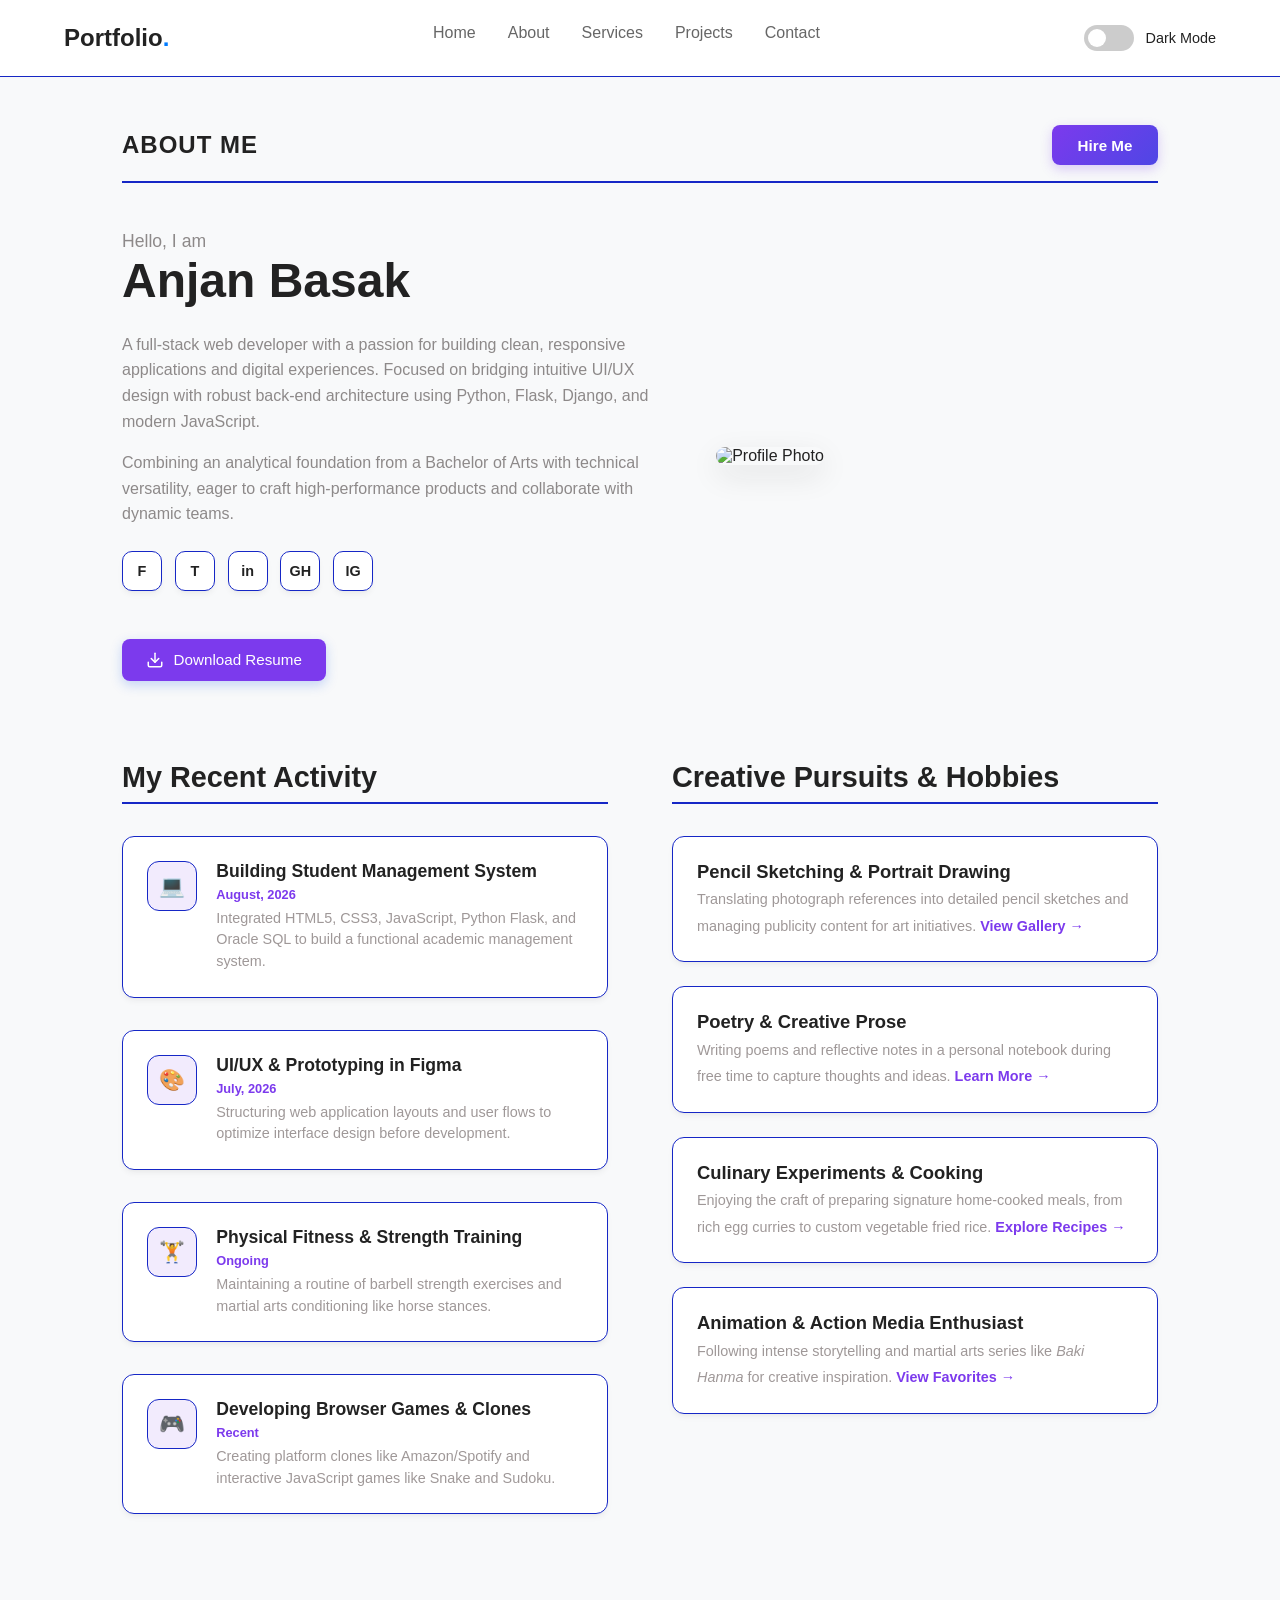
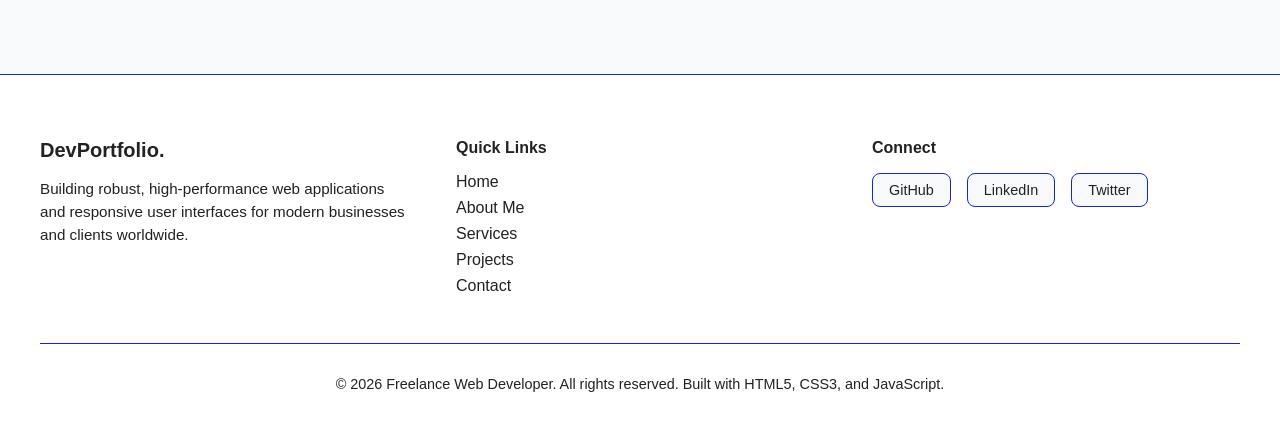
==== commit 10bc80ec: "Update about.html profile image changed" ====
--- a/pages/about.html
+++ b/pages/about.html
@@ -68,7 +68,7 @@
 </div>
             </div>
             <div class="about-hero-image about-img-container">
-                <img src="../assets/images/profile org.png" alt="Profile Photo">
+                <img src="../assets/images/penson 3.png" alt="Profile Photo">
             </div>
         </div>
     </section>
--- a/assets/css/style.css
+++ b/assets/css/style.css
@@ -1,67 +1,88 @@
+/* ==========================================================================
+   1. ROOT VARIABLES & THEME SETUP
+   ========================================================================== */
+
+:root {
+  /* Color Palette */
+  --bg-color: #f8f9fa;
+  --text-color: #222;
+  --secondary-text: #666;
+  --nav-bg: #ffffff;
+  --card-bg: #ffffff;
+  --accent-color: #7c3aed;
+  --accent-gradient: linear-gradient(135deg, #7c3aed 0%, #4f46e5 100%);
+  --border-color: #1627c6;
+
+  /* Shadows */
+  --shadow-sm: 0 4px 6px -1px rgba(0, 0, 0, 0.05), 0 2px 4px -1px rgba(0, 0, 0, 0.03);
+  --shadow-lg: 0 20px 25px -5px rgba(124, 58, 237, 0.1), 0 10px 10px -5px rgba(79, 70, 229, 0.04);
+}
+
+[data-theme="dark"] {
+  --bg-color: #121212;
+  --text-color: #f8f9fa;
+  --secondary-text: #a0aec0;
+  --nav-bg: #1e1e1e;
+  --card-bg: #1e1e1e;
+  --border-color: #2d3748;
+  --shadow-sm: 0 4px 6px -1px rgba(0, 0, 0, 0.3);
+  --shadow-lg: 0 20px 25px -5px rgba(0, 0, 0, 0.5);
+}
+
+/* Dark Theme Overrides */
+[data-theme="dark"] .hamburger img {
+  filter: brightness(0) invert(1);
+}
+
+[data-theme="dark"] .project-card {
+  background: #1e1e1e;
+  border-color: #333;
+}
+
+[data-theme="dark"] .project-card p,
+[data-theme="dark"] .hero-description,
+[data-theme="dark"] .hero-greeting {
+  color: var(--secondary-text);
+}
+
+[data-theme="dark"] .success-message {
+  background: rgba(16, 185, 129, 0.2);
+  color: #34d399;
+  border-color: #34d399;
+}
+
+/* ==========================================================================
+   2. CORE RESET & BASE STYLES
+   ========================================================================== */
+
 * {
   margin: 0;
   padding: 0;
   box-sizing: border-box;
 }
 
-/* Color Variables */
-:root {
-  --bg-color: #f8f9fa;
-  --text-color: #222;
-  --nav-bg: #ffffff;
-  --card-bg: #ffffff;
-  --secondary-text: #666;
-  --accent-gradient: linear-gradient(135deg, #7c3aed 0%, #4f46e5 100%);
-  --accent-color: #7c3aed;
-  --border-color: #1627c6;
-  --shadow-sm:
-    0 4px 6px -1px rgba(0, 0, 0, 0.05), 0 2px 4px -1px rgba(0, 0, 0, 0.03);
-  --shadow-lg:
-    0 20px 25px -5px rgba(124, 58, 237, 0.1),
-    0 10px 10px -5px rgba(79, 70, 229, 0.04);
-}
-
-[data-theme="dark"] {
-  --bg-color: #121212;
-  --text-color: #f8f9fa;
-  --nav-bg: #1e1e1e;
-  --card-bg: #1e1e1e;
-  --secondary-text: #a0aec0;
-  --border-color: #2d3748;
-  --shadow-sm: 0 4px 6px -1px rgba(0, 0, 0, 0.3);
-  --shadow-lg: 0 20px 25px -5px rgba(0, 0, 0, 0.5);
-}
-[data-theme="dark"] .hamburger img {
-  filter: brightness(0) invert(1);
-}
-/* Dark mode overrides for cards if needed */
-[data-theme="dark"] .project-card {
-  background: #1e1e1e;
-  border-color: #333;
-}
-
-[data-theme="dark"] .project-card p,
-[data-theme="dark"] .hero-description,
-[data-theme="dark"] .hero-greeting {
-  color: var(--secondary-text);
-}
-
-[data-theme="dark"] .success-message {
-  background: rgba(16, 185, 129, 0.2);
-  color: #34d399;
-  border-color: #34d399;
-}
-
+html,
 body {
+  height: 100%;
+}
+
+body {
+  display: flex;
+  flex-direction: column;
   font-family: Arial, sans-serif;
   background-color: var(--bg-color);
   color: var(--text-color);
-  transition:
-    background-color 0.3s ease,
-    color 0.3s ease;
-}
-
-/* --- Sticky Navigation Bar --- */
+  transition: background-color 0.3s ease, color 0.3s ease;
+}
+
+main {
+  flex: 1;
+}
+
+/* ==========================================================================
+   3. HEADER & NAVIGATION BAR
+   ========================================================================== */
+
 header {
   position: sticky;
   top: 0;
@@ -71,7 +92,7 @@
   -webkit-backdrop-filter: blur(10px);
   border-bottom: 1px solid var(--border-color);
 }
-/* Navbar Styling */
+
 .navbar {
   display: flex;
   justify-content: space-between;
@@ -79,9 +100,6 @@
   padding: 1.2rem 5%;
   background-color: var(--nav-bg);
   box-shadow: 0 2px 5px rgba(0, 0, 0, 0.01);
-  position: sticky;
-  top: 0;
-  z-index: 1000;
 }
 
 .logo a {
@@ -97,46 +115,47 @@
 
 .nav-links {
   display: flex;
-  list-style: none;
   gap: 2rem;
   padding-top: 20px;
+  list-style: none;
 }
 
 li a {
+  position: relative;
+  font-weight: 500;
   text-decoration: none;
   color: var(--secondary-text);
-  font-weight: 500;
-  position: relative;
 }
 
 li a::before {
   position: absolute;
+  top: 25px;
+  left: 0;
+  width: 0;
+  height: 5px;
+  border-radius: 1rem;
+  background: linear-gradient(to right, rgb(0, 157, 255), rgb(255, 0, 255));
   content: "";
-  width: 0;
-  left: 0;
-  height: 5px;
-  top: 25px;
-  border-radius: 1rem;
   transition: 0.3s ease-in-out;
-  background: linear-gradient(to right, rgb(0, 157, 255), rgb(255, 0, 255));
 }
 
 li a:hover::before {
   width: 100%;
 }
-/* Hamburger Menu (Hidden by default on desktop) */
+
+/* Hamburger Menu */
 .hamburger {
   display: none;
-  cursor: pointer;
   flex-direction: column;
   gap: 5px;
-}
+  cursor: pointer;
+}
+
 .icon-menu {
   padding: 0.1rem;
 }
 
-/* Dark Mode Toggle Button Styling */
-/* --- Toggle Switch Styles --- */
+/* Theme Switcher */
 .theme-switch-wrapper {
   display: flex;
   align-items: center;
@@ -151,33 +170,33 @@
 }
 
 .theme-switch input {
-  opacity: 0;
   width: 0;
   height: 0;
+  opacity: 0;
 }
 
 .slider {
   position: absolute;
-  cursor: pointer;
   top: 0;
-  left: 0;
   right: 0;
   bottom: 0;
+  left: 0;
+  border-radius: 26px;
   background-color: #ccc;
+  cursor: pointer;
   transition: 0.4s;
-  border-radius: 26px;
 }
 
 .slider:before {
   position: absolute;
+  bottom: 4px;
+  left: 4px;
+  width: 18px;
+  height: 18px;
+  border-radius: 50%;
+  background-color: white;
   content: "";
-  height: 18px;
-  width: 18px;
-  left: 4px;
-  bottom: 4px;
-  background-color: white;
   transition: 0.4s;
-  border-radius: 50%;
 }
 
 input:checked + .slider {
@@ -193,15 +212,83 @@
   color: var(--text-color);
   user-select: none;
 }
-/* Hero Section Styling */
+
+/* ==========================================================================
+   4. BUTTONS & UI COMPONENTS
+   ========================================================================== */
+
+.btn {
+  display: inline-block;
+  padding: 0.75rem 1.5rem;
+  border-radius: 5px;
+  font-size: 1rem;
+  font-weight: 600;
+  text-decoration: none;
+  transition: background-color 0.3s ease, transform 0.2s ease;
+}
+
+.primary-btn {
+  background-color: #007bff;
+  color: #fff;
+}
+
+.primary-btn:hover {
+  background-color: #0056b3;
+  transform: translateY(-2px);
+}
+
+.secondary-btn {
+  border: 2px solid #007bff;
+  background-color: transparent;
+  color: #007bff;
+}
+
+.secondary-btn:hover {
+  background-color: #007bff;
+  color: #fff;
+  transform: translateY(-2px);
+}
+
+.btn-text {
+  font-weight: 600;
+  text-decoration: none;
+  color: #007bff;
+}
+
+.btn-text:hover {
+  text-decoration: underline;
+}
+
+.button {
+  display: inline-block;
+  align-self: flex-start;
+  margin-top: 1rem;
+  padding: 8px 12px;
+  border-radius: 5px;
+  background: #2c677c;
+  font-size: 15px;
+  letter-spacing: 1px;
+  text-decoration: none;
+  color: #fff;
+}
+
+.button:hover {
+  background-color: #007bff;
+  transition: 0.4s ease;
+}
+
+/* ==========================================================================
+   5. HERO SECTION
+   ========================================================================== */
+
 .hero-section {
   display: flex;
   justify-content: space-between;
   align-items: center;
+  min-height: 80vh;
   padding: 5rem 5%;
-  min-height: 80vh;
+  gap: 2rem;
   background-color: var(--bg-color);
-  gap: 2rem;
 }
 
 .hero-content {
@@ -209,23 +296,23 @@
 }
 
 .hero-greeting {
+  margin-bottom: 0.5rem;
   font-size: 1.5rem;
   color: var(--secondary-text);
-  margin-bottom: 0.5rem;
 }
 
 .hero-tirle {
+  margin-bottom: 1rem;
   font-size: 3rem;
+  font-weight: 800;
   color: var(--text-color);
-  margin-bottom: 1rem;
-  font-weight: 800;
 }
 
 .hero-description {
+  margin-bottom: 2rem;
   font-size: 1.1rem;
+  line-height: 1.6;
   color: var(--secondary-text);
-  line-height: 1.6;
-  margin-bottom: 2rem;
 }
 
 .hero-buttons {
@@ -233,11 +320,88 @@
   gap: 1rem;
 }
 
-/* Featured Projects Preview */
+.hero-image {
+  display: flex;
+  flex: 1;
+  justify-content: center;
+  align-items: center;
+}
+
+.img-placeholder {
+  display: flex;
+  justify-content: center;
+  align-items: center;
+  width: 300px;
+  height: 300px;
+  border-radius: 50%;
+  overflow: hidden;
+  background-color: var(--border-color);
+  box-shadow: 0 10px 25px rgba(0, 0, 0, 0.1);
+  font-weight: bold;
+  color: #718096;
+}
+
+.img-placeholder img {
+  width: 100%;
+  height: 100%;
+  object-fit: cover;
+}
+
+/* ==========================================================================
+   6. SKILLS SECTION
+   ========================================================================== */
+
+.skills-section {
+  max-width: 1200px;
+  margin: 0 auto;
+  padding: 5rem 5%;
+  background-position: center center;
+  background-repeat: no-repeat;
+  background-size: cover;
+}
+
+.skills-section h2 {
+  margin-bottom: 3rem;
+  font-size: 2.5rem;
+  text-align: center;
+  color: var(--text-color);
+}
+
+.skills-grid {
+  display: grid;
+  grid-template-columns: repeat(auto-fit, minmax(320px, 1fr));
+  gap: 2rem;
+}
+
+.skill-card {
+  padding: 3rem;
+  border: 1px solid var(--border-color);
+  border-radius: 8px;
+  background-color: var(--card-bg);
+  box-shadow: 0 4px 6px rgba(0, 0, 0, 0.02);
+  transition: transform 0.3s ease, box-shadow 0.3s ease;
+}
+
+.skill-card h3 {
+  margin-bottom: 0.75rem;
+  font-size: 1.25rem;
+  color: var(--text-color);
+}
+
+.skill-card p {
+  font-size: 0.95rem;
+  line-height: 1.5;
+  color: var(--secondary-text);
+}
+
+/* ==========================================================================
+   7. FEATURED PROJECTS SECTION
+   ========================================================================== */
+
 .featured-projects {
-  padding: 3rem 2rem;
   max-width: 1000px;
   margin: 0 auto;
+  padding: 3rem 2rem;
   text-align: center;
 }
 
@@ -245,19 +409,19 @@
   display: grid;
   grid-template-columns: repeat(auto-fit, minmax(280px, 1fr));
   gap: 1.5rem;
+  margin-top: 1.5rem;
   text-align: left;
-  margin-top: 1.5rem;
 }
 
 .project-card {
-  background: var(--card-bg, #f9f9f9);
-  padding: 1.5rem;
-  border-radius: 8px;
-  box-shadow: 0 4px 6px rgba(0, 0, 0, 0.05);
-  border: 1px solid var(--border-color, #eee);
   display: flex;
   flex-direction: column;
   justify-content: space-between;
+  padding: 1.5rem;
+  border: 1px solid var(--border-color, #eee);
+  border-radius: 8px;
+  background: var(--card-bg, #f9f9f9);
+  box-shadow: 0 4px 6px rgba(0, 0, 0, 0.05);
 }
 
 .project-card h3 {
@@ -266,194 +430,184 @@
 }
 
 .project-card p {
+  margin-bottom: 1.5rem;
+  font-size: 0.95rem;
+  line-height: 1.5;
   color: #666;
-  font-size: 0.95rem;
-  margin-bottom: 1.5rem;
-  line-height: 1.5;
-}
-
-.btn-text {
-  color: #007bff;
-  text-decoration: none;
-  font-weight: 600;
-}
-
-.btn-text:hover {
-  text-decoration: underline;
-}
-.btn {
-  display: inline-block;
-  padding: 0.75rem 1.5rem;
-  font-size: 1rem;
-  font-weight: 600;
-  text-decoration: none;
-  border-radius: 5px;
-  transition:
-    background-color 0.3s ease,
-    transform 0.2s ease;
-}
-
-.primary-btn {
-  background-color: #007bff;
-  color: #fff;
-}
-
-.primary-btn:hover {
-  background-color: #0056b3;
-  transform: translateY(-2px);
-}
-
-.secondary-btn {
-  background-color: transparent;
-  color: #007bff;
-  border: 2px solid #007bff;
-}
-
-.secondary-btn:hover {
-  background-color: #007bff;
-  color: #fff;
-  transform: translateY(-2px);
-}
+}
+
 .tech-stack-badges {
   display: flex;
+  flex-wrap: wrap;
   gap: 0.75rem;
-  flex-wrap: wrap;
   margin-top: 2rem;
 }
+
 .tech-stack-badges span {
+  position: relative;
+  padding: 0.4rem 0.8rem;
+  border: 1px solid var(--border-color);
+  border-radius: 20px;
   background: var(--card-bg);
-  border: 1px solid var(--border-color);
-  padding: 0.4rem 0.8rem;
-  border-radius: 20px;
   font-size: 0.85rem;
   font-weight: 500;
-}
-.tech-stack-badges span {
   text-decoration: none;
   color: var(--secondary-text);
-  font-weight: 500;
-  position: relative;
 }
 
 .tech-stack-badges span::before {
   position: absolute;
+  top: 25px;
+  left: 0;
+  width: 0;
+  height: 5px;
+  border-radius: 1rem;
+  background: linear-gradient(to right, rgb(0, 157, 255), rgb(255, 0, 255));
   content: "";
-  width: 0;
-  left: 0;
-  height: 5px;
-  top: 25px;
-  border-radius: 1rem;
   transition: 0.3s ease-in-out;
-  background: linear-gradient(to right, rgb(0, 157, 255), rgb(255, 0, 255));
 }
 
 .tech-stack-badges span:hover::before {
   width: 100%;
 }
-/*--- hero image ---*/
-.hero-image {
-  flex: 1;
-  display: flex;
-  justify-content: center;
-  align-items: center;
-}
-
-.img-placeholder {
-  width: 300px;
-  height: 300px;
-  background-color: var(--border-color);
-  border-radius: 50%;
-  display: flex;
-  justify-content: center;
-  align-items: center;
-  color: #718096;
-  font-weight: bold;
-  overflow: hidden;
-  box-shadow: 0 10px 25px rgba(0, 0, 0, 0.1);
-}
-
-.img-placeholder img {
-  width: 100%;
-  height: 100%;
-  object-fit: cover;
-}
-/* Skills Section Styling */
-
-.skills-section {
-  background-size: cover;
+
+/* Projects Page Layout Overrides */
+.projects-body {
+  min-height: 100vh;
+  background-image: url("https://plus.unsplash.com/premium_photo-1722686486500-9f54228769de?q=80&w=1160&auto=format&fit=crop&ixlib=rb-4.1.0&ixid=M3wxMjA3fDB8MHxwaG90by1wYWdlfHx8fGVufDB8fHx8fA%3D%3D");
+  background-attachment: fixed;
   background-position: center center;
   background-repeat: no-repeat;
-  padding: 5rem 5%;
-  max-width: 1200px;
-  margin: 0 auto;
-}
-
-.skills-section h2 {
+  background-size: cover;
+}
+
+.projects-cards {
+  opacity: 0.8;
+}
+
+/* ==========================================================================
+   8. TESTIMONIALS SECTION
+   ========================================================================== */
+
+.testimonials-title,
+.testimonials-subtitle {
   text-align: center;
-  font-size: 2.5rem;
-  margin-bottom: 3rem;
-  color: var(--text-color);
-}
-
-.skills-grid {
-  display: grid;
-  grid-template-columns: repeat(auto-fit, minmax(320px, 1fr));
+}
+
+.testimonials-slider-wrapper {
+  position: relative;
+  margin: 30px 30px 0px 30px;
+}
+
+.testimonials-grid {
+  display: flex;
   gap: 2rem;
-}
-
-.skill-card {
-  background-color: var(--card-bg);
-  padding: 3rem;
-  border-radius: 8px;
-  border: 1px solid var(--border-color);
-  box-shadow: 0 4px 6px rgba(0, 0, 0, 0.02);
-  transition:
-    transform 0.3s ease,
-    box-shadow 0.3s ease;
-}
-
-.skill-card h3 {
-  font-size: 1.25rem;
-  margin-bottom: 0.75rem;
-  color: var(--text-color);
-}
-
-.skill-card p {
+  padding-top: 15px;
+  padding-bottom: 2rem;
+  overflow-x: auto;
+  scroll-behavior: smooth;
+  scrollbar-width: none;
+}
+
+.testimonials-grid::-webkit-scrollbar {
+  display: none;
+}
+
+.testimonial-card {
+  display: flex;
+  flex: 0 0 calc(33.333% - 1.34rem);
+  flex-direction: column;
+  justify-content: space-between;
+  min-width: 300px;
+  padding: 2rem;
+  border: 2px solid var(--border-color, rgba(255, 255, 255, 0.05));
+  border-radius: 16px;
+  background: var(--card-bg, #1e293b);
+  box-shadow: 0 4px 8px -1px rgba(35, 35, 35, 0.1);
+  transition: transform 0.3s ease, box-shadow 0.3s ease;
+  box-sizing: border-box;
+}
+
+.testimonial-card:hover {
+  transform: translateY(-5px);
+  box-shadow: 0 10px 25px -5px rgba(37, 99, 235, 0.15);
+}
+
+.testimonial-stars {
+  margin-bottom: 1rem;
+  font-size: 1.1rem;
+  letter-spacing: 2px;
+  color: #fbbf24;
+}
+
+.testimonial-text {
+  margin-bottom: 1.5rem;
   font-size: 0.95rem;
-  color: var(--secondary-text);
-  line-height: 1.5;
-}
-/*--- services page styles---*/
-.services-body {
-  background-image: url("https://images.unsplash.com/photo-1496156298940-6902fc34e55d?w=600&auto=format&fit=crop&q=60&ixlib=rb-4.1.0&ixid=M3wxMjA3fDB8MHxzZWFyY2h8MTd8fGRhcmslMjBuYXR1cmUlMjBiYWNrZ3JvdW5kfGVufDB8fDB8fHww");
-  background-size: cover;
-  background-position: center center;
-  background-repeat: no-repeat;
-  min-height: 100vh;
-  background-attachment: fixed;
-}
-.button {
-  font: size 15px;
-  text-decoration: none;
-  display: inline-block;
-  margin-top: 1rem;
-  align-self: flex-start;
-  color: #fff;
-  background: #2c677c;
-  padding: 8px 12px;
-  border-radius: 5px;
-  letter-spacing: 1px;
-}
-.button:hover {
-  background-color: #007bff;
-  transition: 0.4s ease;
-}
-.more-text{
-  display: none;
-}
-
-
-/* --- About page styles --- */
+  font-style: italic;
+  line-height: 1.6;
+  color: var(--text-color, #e2e8f0);
+}
+
+.testimonial-author {
+  display: flex;
+  align-items: center;
+  gap: 1rem;
+}
+
+.author-img {
+  width: 48px;
+  height: 48px;
+  border: 2px solid var(--accent-color, #2563eb);
+  border-radius: 50%;
+  object-fit: cover;
+}
+
+.testimonial-author h4 {
+  margin: 0 0 0.15rem 0;
+  font-size: 1rem;
+  color: var(--text-color, #ffffff);
+}
+
+.testimonial-author p {
+  margin: 0;
+  font-size: 0.85rem;
+  color: var(--text-muted, #94a3b8);
+}
+
+.testimonials-nav {
+  display: flex;
+  justify-content: center;
+  gap: 1rem;
+  margin-top: 2rem;
+}
+
+.testimonial-arrow {
+  display: flex;
+  justify-content: center;
+  align-items: center;
+  width: 45px;
+  height: 45px;
+  border: 1px solid var(--border-color, rgba(255, 255, 255, 0.1));
+  border-radius: 50%;
+  background: var(--card-bg, #1e293b);
+  box-shadow: 0 4px 6px rgba(0, 0, 0, 0.1);
+  font-size: 1.1rem;
+  color: var(--text-color, #ffffff);
+  cursor: pointer;
+  transition: all 0.3s cubic-bezier(0.4, 0, 0.2, 1);
+}
+
+.testimonial-arrow:hover {
+  border-color: var(--accent-color, #2563eb);
+  background: var(--accent-color, #2563eb);
+  box-shadow: 0 6px 12px rgba(37, 99, 235, 0.25);
+  transform: translateY(-2px);
+}
+
+/* ==========================================================================
+   9. ABOUT PAGE
+   ========================================================================== */
+
 .about-page-container {
   max-width: 1100px;
   margin: 3rem auto;
@@ -464,9 +618,9 @@
   display: flex;
   justify-content: space-between;
   align-items: center;
+  margin-bottom: 3rem;
+  padding-bottom: 1rem;
   border-bottom: 2px solid var(--border-color, #eee);
-  padding-bottom: 1rem;
-  margin-bottom: 3rem;
 }
 
 .about-hero-header h1 {
@@ -475,47 +629,49 @@
 }
 
 .btn-hire {
-  background: var(--accent-gradient);
-  color: #fff;
   padding: 0.7rem 1.6rem;
   border-radius: 8px;
+  background: var(--accent-gradient);
+  box-shadow: 0 4px 12px rgba(124, 58, 237, 0.25);
+  font-size: 0.95rem;
+  font-weight: 600;
   text-decoration: none;
-  font-weight: 600;
-  font-size: 0.95rem;
-  box-shadow: 0 4px 12px rgba(124, 58, 237, 0.25);
+  color: #fff;
   transition: all 0.3s cubic-bezier(0.4, 0, 0.2, 1);
 }
+
 .btn-hire:hover {
+  box-shadow: 0 8px 20px rgba(124, 58, 237, 0.4);
   transform: translateY(-2px);
-  box-shadow: 0 8px 20px rgba(124, 58, 237, 0.4);
-}
+}
+
 .about-hero-content {
   display: grid;
   grid-template-columns: 1.2fr 1fr;
+  align-items: center;
   gap: 4rem;
-  align-items: center;
   margin-bottom: 5rem;
 }
 
 .greeting {
+  margin-bottom: 0.2rem;
   font-size: 1.1rem;
   color: var(--text-secondary, #8d8989);
-  margin-bottom: 0.2rem;
 }
 
 .name {
+  margin-bottom: 1.5rem;
   font-size: 3rem;
   font-weight: 800;
-  margin-bottom: 1.5rem;
   line-height: 1.1;
 }
 
 .bio,
 .bio-secondary {
-  color: var(--text-secondary, #8d8989);
-  line-height: 1.6;
   margin-bottom: 1rem;
   font-size: 1rem;
+  line-height: 1.6;
+  color: var(--text-secondary, #8d8989);
 }
 
 .social-links {
@@ -525,91 +681,90 @@
 }
 
 .social-icon {
+  display: flex;
+  justify-content: center;
+  align-items: center;
   width: 40px;
   height: 40px;
+  border: 1px solid var(--border-color);
+  border-radius: 10px;
   background: var(--card-bg);
-  border: 1px solid var(--border-color);
-  color: var(--text-primary);
-  display: flex;
-  align-items: center;
-  justify-content: center;
-  border-radius: 10px;
-  text-decoration: none;
+  box-shadow: var(--shadow-sm);
   font-size: 0.9rem;
   font-weight: bold;
-  box-shadow: var(--shadow-sm);
+  text-decoration: none;
+  color: var(--text-primary);
   transition: all 0.3s ease;
 }
 
 .social-icon:hover {
+  border-color: var(--accent-color);
   background: var(--accent-color);
   color: #fff;
-  border-color: var(--accent-color);
   transform: translateY(-3px) rotate(5deg);
 }
 
-/* --- Professional Resume Download Button Styles in about page --- */
+/* Resume Download Button */
 .resume-download-wrapper {
-    margin-top: 1.5rem;
-    display: inline-block;
+  display: inline-block;
+  margin-top: 1.5rem;
 }
 
 .download-resume-btn {
-    display: inline-flex;
-    align-items: center;
-    gap: 0.6rem;
-    background: var(--accent-color, #2563eb);
-    color: #ffffff;
-    padding: 0.75rem 1.5rem;
-    border-radius: 8px;
-    font-size: 0.95rem;
-    font-weight: 500;
-    text-decoration: none;
-    box-shadow: 0 4px 12px rgba(37, 99, 235, 0.25);
-    transition: all 0.3s cubic-bezier(0.4, 0, 0.2, 1);
-    position: relative;
-    overflow: hidden;
+  position: relative;
+  display: inline-flex;
+  align-items: center;
+  gap: 0.6rem;
+  padding: 0.75rem 1.5rem;
+  border-radius: 8px;
+  overflow: hidden;
+  background: var(--accent-color, #2563eb);
+  box-shadow: 0 4px 12px rgba(37, 99, 235, 0.25);
+  font-size: 0.95rem;
+  font-weight: 500;
+  text-decoration: none;
+  color: #ffffff;
+  transition: all 0.3s cubic-bezier(0.4, 0, 0.2, 1);
 }
 
 .download-resume-btn:hover {
-    background: #1d4ed8;
-    transform: translateY(-2px);
-    box-shadow: 0 6px 16px rgba(37, 99, 235, 0.35);
+  background: #1d4ed8;
+  box-shadow: 0 6px 16px rgba(37, 99, 235, 0.35);
+  transform: translateY(-2px);
 }
 
 .download-resume-btn:active {
-    transform: translateY(0);
-}
-
-/* Subtle click feedback ripple/pulse effect using JS class */
+  transform: translateY(0);
+}
+
 .download-resume-btn.downloading {
-    opacity: 0.8;
-    pointer-events: none;
+  pointer-events: none;
+  opacity: 0.8;
 }
 
 .download-icon {
-    transition: transform 0.3s ease;
+  transition: transform 0.3s ease;
 }
 
 .download-resume-btn:hover .download-icon {
-    transform: translateY(2px);
+  transform: translateY(2px);
 }
 
 .about-hero-image img {
   width: 100%;
   max-width: 400px;
   height: 400px;
-  object-fit: cover;
   border-radius: 16px;
   box-shadow: var(--shadow-sm);
+  object-fit: cover;
 }
 
 .about-hero-image img:hover {
+  box-shadow: var(--shadow-lg);
   transform: scale(1.02) translateY(-4px);
-  box-shadow: var(--shadow-lg);
-}
-
-/* Two Column Bottom Grid */
+}
+
+/* Two-Column Activity & Grid Section */
 .about-grid-section {
   display: grid;
   grid-template-columns: 1fr 1fr;
@@ -618,215 +773,226 @@
 
 .column-left h3,
 .column-right h3 {
+  margin-bottom: 2rem;
+  padding-bottom: 0.5rem;
+  border-bottom: 2px solid var(--border-color, #eee);
   font-size: 1.8rem;
   font-weight: 700;
-  margin-bottom: 2rem;
-  border-bottom: 2px solid var(--border-color, #eee);
-  padding-bottom: 0.5rem;
 }
 
 .activity-item,
 .creative-item {
+  margin-bottom: 1.5rem;
+  padding: 1.5rem;
+  border: 1px solid var(--border-color);
+  border-radius: 12px;
   background: var(--card-bg);
-  border: 1px solid var(--border-color);
-  padding: 1.5rem;
-  border-radius: 12px;
-  margin-bottom: 1.5rem;
   box-shadow: var(--shadow-sm);
   transition: all 0.3s cubic-bezier(0.4, 0, 0.2, 1);
 }
 
+.activity-item {
+  display: flex;
+  gap: 1.2rem;
+  margin-bottom: 2rem;
+}
+
 .activity-item:hover,
 .creative-item:hover {
-  transform: translateY(-4px);
   border-color: var(--accent-color);
   box-shadow: var(--shadow-lg);
+  transform: translateY(-4px);
 }
 
 .activity-icon {
+  display: flex;
+  flex-shrink: 0;
+  justify-content: center;
+  align-items: center;
   width: 50px;
   height: 50px;
-  background: var(rgba(124, 58, 237, 0.1));
-  color: var(--accent-color);
   border: 1px solid var(--border-color, #e4e4e7);
   border-radius: 12px;
-  display: flex;
-  align-items: center;
-  justify-content: center;
+  background: rgba(124, 58, 237, 0.1);
   font-size: 1.3rem;
-  flex-shrink: 0;
+  color: var(--accent-color);
   transition: transform 0.3s ease;
 }
+
 .activity-item:hover .activity-icon {
   transform: scale(1.1) rotate(-5deg);
 }
 
-.activity-item {
-  display: flex;
-  gap: 1.2rem;
-  margin-bottom: 2rem;
-}
-
 .activity-details h4 {
+  margin-bottom: 0.2rem;
   font-size: 1.1rem;
-  margin-bottom: 0.2rem;
 }
 
 .activity-date {
   font-size: 0.8rem;
+  font-weight: 600;
   color: var(--accent-color);
-  font-weight: 600;
 }
 
 .activity-details p,
 .creative-item p {
+  margin-top: 0.3rem;
   font-size: 0.9rem;
+  line-height: 1.5;
   color: var(--text-secondary, #9f9898);
-  margin-top: 0.3rem;
-  line-height: 1.5;
 }
 
 .creative-item h4 {
+  margin-bottom: 0.4rem;
   font-size: 1.15rem;
-  margin-bottom: 0.4rem;
 }
 
 .read-more {
-  color: var(--accent-color);
-  text-decoration: none;
-  font-weight: 600;
-  font-size: 0.9rem;
   display: inline-block;
   margin-top: 0.3rem;
+  font-size: 0.9rem;
+  font-weight: 600;
+  text-decoration: none;
+  color: var(--accent-color);
 }
 
 .read-more:hover {
   text-decoration: underline;
 }
 
-/*--- projects page styles---*/
-.projects-body {
-  background-image: url("https://plus.unsplash.com/premium_photo-1722686486500-9f54228769de?q=80&w=1160&auto=format&fit=crop&ixlib=rb-4.1.0&ixid=M3wxMjA3fDB8MHxwaG90by1wYWdlfHx8fGVufDB8fHx8fA%3D%3D");
-  background-size: cover;
+/* ==========================================================================
+   10. IMAGE GALLERY
+   ========================================================================== */
+
+.gallery-section {
+  padding: 4rem 2rem;
+  background: transparent;
+}
+
+.gallery-container {
+  max-width: 1200px;
+  margin: 0 auto;
+}
+
+.gallery-title {
+  margin-bottom: 0.5rem;
+  font-size: 2rem;
+  font-weight: 700;
+  text-align: center;
+  color: var(--text-color, #ffffff);
+}
+
+.gallery-subtitle {
+  margin-bottom: 2.5rem;
+  font-size: 1rem;
+  text-align: center;
+  color: var(--text-muted, #4c5056);
+}
+
+.gallery-grid {
+  display: grid;
+  grid-template-columns: repeat(auto-fit, minmax(300px, 1fr));
+  gap: 1.5rem;
+}
+
+.gallery-item {
+  position: relative;
+  height: 260px;
+  border-radius: 12px;
+  overflow: hidden;
+  background: var(--card-bg, #1e293b);
+  box-shadow: 0 4px 6px -1px rgba(0, 0, 0, 0.1);
+  opacity: 0.8;
+}
+
+.gallery-item img {
+  width: 100%;
+  height: 100%;
+  object-fit: cover;
+  transition: transform 0.5s cubic-bezier(0.4, 0, 0.2, 1);
+}
+
+.gallery-overlay {
+  position: absolute;
+  right: 0;
+  bottom: 0;
+  left: 0;
+  display: flex;
+  flex-direction: column;
+  justify-content: flex-end;
+  height: 100%;
+  padding: 1.5rem;
+  background: linear-gradient(to top, rgba(15, 23, 42, 0.9), transparent);
+  transform: translateY(100%);
+  transition: transform 0.3s ease-in-out;
+}
+
+.gallery-item:hover img {
+  transform: scale(1.08);
+}
+
+.gallery-item:hover .gallery-overlay {
+  transform: translateY(0);
+}
+
+.gallery-overlay h3 {
+  margin-bottom: 0.25rem;
+  font-size: 1.2rem;
+  color: #ffffff;
+}
+
+.gallery-overlay p {
+  margin: 0;
+  font-size: 0.9rem;
+  color: #a78bfa;
+}
+
+/* ==========================================================================
+   11. SERVICES & OTHER PAGES
+   ========================================================================== */
+
+.services-body {
+  min-height: 100vh;
+  background-image: url("https://images.unsplash.com/photo-1496156298940-6902fc34e55d?w=600&auto=format&fit=crop&q=60&ixlib=rb-4.1.0&ixid=M3wxMjA3fDB8MHxzZWFyY2h8MTd8fGRhcmslMjBuYXR1cmUlMjBiYWNrZ3JvdW5kfGVufDB8fDB8fHww");
+  background-attachment: fixed;
   background-position: center center;
   background-repeat: no-repeat;
-  min-height: 100vh;
-  background-attachment: fixed;
-}
-.projects-cards {
-  opacity: 80%;
-}
-/* --- Image Gallery Styles --- */
-.gallery-section {
-    padding: 4rem 2rem;
-    background:transparent;
-}
-
-.gallery-container {
-    max-width: 1200px;
-    margin: 0 auto;
-}
-
-.gallery-title {
-    font-size: 2rem;
-    font-weight: 700;
-    color: var(--text-color, #ffffff);
-    text-align: center;
-    margin-bottom: 0.5rem;
-}
-
-.gallery-subtitle {
-    text-align: center;
-    color: var(--text-muted, #4c5056);
-    margin-bottom: 2.5rem;
-    font-size: 1rem;
-}
-
-.gallery-grid {
-    display: grid;
-    grid-template-columns: repeat(auto-fit, minmax(300px, 1fr));
-    gap: 1.5rem;
-}
-
-.gallery-item {
-    position: relative;
-    border-radius: 12px;
-    overflow: hidden;
-    height: 260px;
-    box-shadow: 0 4px 6px -1px rgba(0, 0, 0, 0.1);
-    background: var(--card-bg, #1e293b);
-    opacity: 0.8;
-}
-
-.gallery-item img {
-    width: 100%;
-    height: 100%;
-    object-fit: cover;
-    transition: transform 0.5s cubic-bezier(0.4, 0, 0.2, 1);
-}
-
-.gallery-overlay {
-    position: absolute;
-    bottom: 0;
-    left: 0;
-    right: 0;
-    background: linear-gradient(to top, rgba(15, 23, 42, 0.9), transparent);
-    padding: 1.5rem;
-    transform: translateY(100%);
-    transition: transform 0.3s ease-in-out;
-    display: flex;
-    flex-direction: column;
-    justify-content: flex-end;
-    height: 100%;
-}
-
-.gallery-item:hover img {
-    transform: scale(1.08);
-}
-
-.gallery-item:hover .gallery-overlay {
-    transform: translateY(0);
-}
-
-.gallery-overlay h3 {
-    color: #ffffff;
-    font-size: 1.2rem;
-    margin-bottom: 0.25rem;
-}
-
-.gallery-overlay p {
-    color: #a78bfa;
-    font-size: 0.9rem;
-    margin: 0;
-}
-
-
-/*--- contact page styles---*/
+  background-size: cover;
+}
+
+.more-text {
+  display: none;
+}
+
+/* ==========================================================================
+   12. CONTACT PAGE & FORM STYLES
+   ========================================================================== */
+
 .contact-page-container {
+  position: relative;
+  display: flex;
+  justify-content: center;
+  align-items: center;
   min-height: auto;
-  display: flex;
-  align-items: center;
-  justify-content: center;
   padding: 1.5rem;
+  border-radius: 16px;
+  overflow: visible;
+}
+
+.contact-container {
   position: relative;
-  overflow: visible;
-  border-radius: 16px;
-  /* height: auto; */
-}
-
-.contact-container {
+  display: grid;
+  grid-template-columns: 1fr;
   width: 100%;
   max-width: 850px;
+  border: 1px solid var(--border-color);
+  border-radius: 16px;
+  overflow: hidden;
   background-color: var(--card-bg);
-  border-radius: 16px;
   box-shadow: 0 10px 30px rgba(0, 0, 0, 0.1);
-  display: grid;
-  grid-template-columns: 1fr;
-  position: relative;
-  overflow: hidden;
-  border: 1px solid var(--border-color);
-}
-
+}
+
+/* Structural Shapes */
 .main-shape {
   position: absolute;
   border-radius: 50%;
@@ -835,367 +1001,350 @@
 }
 
 .main-shape-1 {
+  top: -80px;
+  right: -80px;
   width: 250px;
   height: 250px;
-  top: -80px;
-  right: -80px;
   background: var(--accent-color);
 }
 
 .main-shape-2 {
+  bottom: -70px;
+  left: -70px;
   width: 220px;
   height: 220px;
-  bottom: -70px;
-  left: -70px;
   background: var(--accent-color);
 }
 
-/* .main-shape-3 {
-width: 140px; 
-  height: 140px;
-  top: 35%;
-  left: -45px;
-  background: var(--accent-color);
-}
-
-.main-shape-4 {
- width: 170px; 
-  height: 170px;
-  bottom: 25%;
-  right: -55px;
-  background: var(--accent-color);
-} */
-
-
-.contact-form-wrapper {
-  display: grid;
-  grid-template-columns: repeat(2, 1fr);
-  z-index: 10;
-}
-
-/* Contact Info Side */
-.contact-info {
-  padding: 3.5rem 2rem;
-  background: var(--accent-gradient);
-  color: #ffffff;
-  position: relative;
-}
-
-.contact-info .title {
-  color: #ffffff;
-  font-size: 1.8rem;
-  font-weight: 600;
-  margin-bottom: 1rem;
-}
-
-.contact-info .text {
-  color: rgba(255, 255, 255, 0.85);
-  margin: 1.5rem 0 2rem 0;
-  font-size: 0.95rem;
-  line-height: 1.5;
-}
-
-.information {
-  display: flex;
-  align-items: center;
-  margin: 1.2rem 0;
-  color: rgba(255, 255, 255, 0.9);
-  font-size: 0.95rem;
-}
-
-.info-icon {
-  margin-right: 1rem;
-  font-size: 1.2rem;
-}
-
-.social-media {
-  margin-top: 2rem;
-}
-
-.social-media p {
-  color: rgba(255, 255, 255, 0.8);
-  font-size: 0.9rem;
-  margin-bottom: 0.8rem;
-}
-
- .social-icons {
-  display: flex;
-  gap: 7px;
-    margin-top: 10px;
-}
-.social-icons a img {
-  width: 20px;
-}
-
-.contact-info .social-icon {
-  width: 35px;
-  height: 32px;
-  border-radius: 50%;
-  background: rgba(255, 255, 255, 0.15);
-  color: #fff;
-  display: flex;
-  align-items: center;
-  justify-content: center;
-  text-decoration: none;
-  font-size: 0.85rem;
-  font-weight: bold;
-  transition: 0.3s;
-}
-
-.contact-info .social-icon:hover {
-  background: #fff;
-  color: var(--accent-color);
-  transform: translateY(-3px);
-} 
-
-/* Contact Form Box Side */
-.contact-form-box {
-  padding: 3.5rem 3rem;
-  position: relative;
-}
-
-.contact-form-box .title {
-  color: var(--text-color);
-  font-size: 2rem;
-  font-weight: 700;
-  margin-bottom: 1.5rem;
-}
-
-/* Floating Input Animation fields */
-.input-container {
-  position: relative;
-  margin-bottom: 1.5rem;
-}
-
-.input {
-  width: 100%;
-  outline: none;
-  border: 2px solid var(--border-color);
-  background: var(--bg-color);
-  padding: 1rem 1.2rem;
-  color: var(--text-color);
-  font-weight: 500;
-  font-size: 0.95rem;
-  letter-spacing: 0.5px;
-  border-radius: 25px;
-  transition: all 0.3s cubic-bezier(0.4, 0, 0.2, 1);
-  
-}
-
-.input-container textarea.input {
-  padding: 1.2rem;
-  min-height: 130px;
-  resize: none;
-}
-
-.input-container label {
-  position: absolute;
-  top: 50%;
-  left: 1.2rem;
-  transform: translateY(-50%);
-  transform-origin: left top;
-  padding: 0 0.4rem;
-  color: var(--secondary-text);
-  font-size: 0.9rem;
-  pointer-events: none;
-  transition: all 0.25s cubic-bezier(0.4, 0, 0.2, 1);
-  /* background: oklab(97.315% 0 -0.00011); */
-}
-.bg-label{
-  background: oklab(97.315% 0 -0.00011);
-}
-.input-container.textarea label {
-  top: 1.2rem;
-  transform: translateY(0);
-}
-.input-container:hover .input {
-  border-color: rgba(124, 58, 237, 0.5);
-}
-
-/* Floating behavior when active or focused */
-.input-container span {
+.shapes-container {
   position: absolute;
   top: 0;
-  left: 25px;
-  color: transparent;
-  transform: translateY(-50%);
-  padding: 0 0.4rem;
-  z-index: 500;
-  font-size: 0.6rem;
-  transition: 0.3s ease;
-  pointer-events: none;
-}
-.input-container span::before,
-.input-container span ::after {
-  content: "";
-  position: absolute;
-  width: 10%;
-  height: 5px;
-  opacity: 0;
-  background-color: #1abc9c;
-  top: 50%;
-  transform: translateY(-50%);
-  transition: 0.3s;
-}
-.input-container span::before {
-  left: 50%;
-}
-.input-container span ::after {
-  right: 50%;
-}
-.input-container.focus label {
-  top: 0;
-  transform: translateY(-50%);
-  left: 25px;
-  font-size: 0.8rem;
-}
-.input-container.focus::before,
-.input-container.focus::after {
-  width: 50%;
-  opacity: 1;
-}
-/* --- Phone Input Group with Country Code Dropdown --- */
-.phone-input-group {
-  display: flex;
-  gap: 0.51rem;
-  position: relative;
-}
-
-.country-code-select {
-  background: var(--bg-color);
-  border: 2px solid var(--border-color);
-  color: var(--text-color);
-  padding: 0.8rem 0.5rem 0.8rem 0.3rem;
-  border-radius: 8px;
-  font-size: 0.8rem;
-  font-weight: 450;
-  outline: none;
-  cursor: pointer;
-  transition: all 0.3s ease;
-  flex-shrink: 0;
-  display: flex;
-  justify-content: space-between;
-  align-items: center;
-  width: 85px;
-}
-
-.country-code-select:focus {
-  border-color: var(--accent-color);
-  background: var(--card-bg);
-}
-
-.phone-input-wrapper {
-  position: relative;
-  flex-grow: 1;
-}
-
-/* Error validation styling */
-.input.error {
-  border-color: #ef4444 !important;
-}
-
-.error-text {
-  display: block;
-  color: #ef4444;
-  font-size: 0.75rem;
-  font-weight: 600;
-  margin-top: 0.3rem;
-  animation: fadeInUp 0.3s ease forwards;
-}
-
-[data-theme="dark"] .country-code-select {
-  background: #28282f;
-  border-color: #6a29db;
-  color: var(--text-color);
-}
-[data-theme="dark"] .contact-container {
-  height: auto;
-  min-height: min-content;
-  overflow: hidden;
-  grid-template-rows: auto;
-  
-}
-/* Submit Button */
-.btn-submit {
-  padding: 0.8rem 2rem;
-  background: var(--accent-gradient);
-  border: none;
-  outline: none;
-  border-radius: 8px;
-  color: #fff;
-  font-size: 1rem;
-  font-weight: 600;
-  cursor: pointer;
-  box-shadow: 0 4px 15px rgba(124, 58, 237, 0.3);
-  transition: 0.3s;
-  width: 100%;
-  position: relative;
-  overflow: hidden;
-  transition: all 0.3s cubic-bezier(0.4, 0, 0.2, 1);
-}
-
-.btn-submit:hover {
-  transform: scale(0.98);
-  box-shadow: 0 6px 20px rgba(124, 58, 237, 0.5);
-  /* background: transparent; */
-}
-/* --- success message style --- */
-.success-message {
-  margin-top: 1rem;
-  padding: 0.9rem 1rem;
-  background: rgba(16, 185, 129, 0.15);
-  border: 1px solid #10b981;
-  color: #10b981;
-  border-radius: 8px;
-  font-weight: 600;
-  font-size: 0.95rem;
-  text-align: center;
-  animation: fadeInUp 0.4s ease forwards;
-}
-/* --- Fix Shapes Container and Define Shape s3 --- */
-.shapes-container {
-  position: absolute;
+  left: 0;
   width: 100%;
   height: 100%;
   overflow: hidden;
   pointer-events: none;
   z-index: 1;
-  top: 0;
-  left: 0;
 }
 
 .shape {
   position: absolute;
   border-radius: 50%;
+  background: var(--accent-color);
   opacity: 0.18;
-  background: var(--accent-color);
 }
 
 .shape.s1 {
+  top: -100px;
+  right: -100px;
   width: 300px;
   height: 300px;
-  top: -100px;
-  right: -100px;
 }
 
 .shape.s2 {
+  bottom: -50px;
+  left: -50px;
   width: 200px;
   height: 200px;
-  bottom: -50px;
-  left: -50px;
 }
 
 .shape.s3 {
+  right: 10px;
+  bottom: 10px;
   width: 150px;
   height: 150px;
-  bottom: 10px;
-  right: 10px;
-}
-
-/* --- Dark Mode Enhancements for Contact Page --- */
+}
+
+/* Contact Grid & Panels */
+.contact-form-wrapper {
+  display: grid;
+  grid-template-columns: repeat(2, 1fr);
+  z-index: 10;
+}
+
+.contact-info {
+  position: relative;
+  padding: 3.5rem 2rem;
+  background: var(--accent-gradient);
+  color: #ffffff;
+}
+
+.contact-info .title {
+  margin-bottom: 1rem;
+  font-size: 1.8rem;
+  font-weight: 600;
+  color: #ffffff;
+}
+
+.contact-info .text {
+  margin: 1.5rem 0 2rem 0;
+  font-size: 0.95rem;
+  line-height: 1.5;
+  color: rgba(255, 255, 255, 0.85);
+}
+
+.information {
+  display: flex;
+  align-items: center;
+  margin: 1.2rem 0;
+  font-size: 0.95rem;
+  color: rgba(255, 255, 255, 0.9);
+}
+
+.info-icon {
+  margin-right: 1rem;
+  font-size: 1.2rem;
+}
+
+.social-media {
+  margin-top: 2rem;
+}
+
+.social-media p {
+  margin-bottom: 0.8rem;
+  font-size: 0.9rem;
+  color: rgba(255, 255, 255, 0.8);
+}
+
+.social-icons {
+  display: flex;
+  gap: 7px;
+  margin-top: 10px;
+}
+
+.social-icons a img {
+  width: 20px;
+}
+
+.contact-info .social-icon {
+  display: flex;
+  justify-content: center;
+  align-items: center;
+  width: 35px;
+  height: 32px;
+  border-radius: 50%;
+  background: rgba(255, 255, 255, 0.15);
+  font-size: 0.85rem;
+  font-weight: bold;
+  text-decoration: none;
+  color: #fff;
+  transition: 0.3s;
+}
+
+.contact-info .social-icon:hover {
+  background: #fff;
+  color: var(--accent-color);
+  transform: translateY(-3px);
+}
+
+.contact-form-box {
+  position: relative;
+  padding: 3.5rem 3rem;
+}
+
+.contact-form-box .title {
+  margin-bottom: 1.5rem;
+  font-size: 2rem;
+  font-weight: 700;
+  color: var(--text-color);
+}
+
+/* Floating Input Animations */
+.input-container {
+  position: relative;
+  margin-bottom: 1.5rem;
+}
+
+.input {
+  width: 100%;
+  padding: 1rem 1.2rem;
+  outline: none;
+  border: 2px solid var(--border-color);
+  border-radius: 25px;
+  background: var(--bg-color);
+  font-size: 0.95rem;
+  font-weight: 500;
+  letter-spacing: 0.5px;
+  color: var(--text-color);
+  transition: all 0.3s cubic-bezier(0.4, 0, 0.2, 1);
+}
+
+.input-container textarea.input {
+  min-height: 130px;
+  padding: 1.2rem;
+  resize: none;
+}
+
+.input-container label {
+  position: absolute;
+  top: 50%;
+  left: 1.2rem;
+  padding: 0 0.4rem;
+  font-size: 0.9rem;
+  color: var(--secondary-text);
+  pointer-events: none;
+  transform: translateY(-50%);
+  transform-origin: left top;
+  transition: all 0.25s cubic-bezier(0.4, 0, 0.2, 1);
+}
+
+.bg-label {
+  background: oklab(97.315% 0 -0.00011);
+}
+
+.input-container.textarea label {
+  top: 1.2rem;
+  transform: translateY(0);
+}
+
+.input-container:hover .input {
+  border-color: rgba(124, 58, 237, 0.5);
+}
+
+.input-container span {
+  position: absolute;
+  top: 0;
+  left: 25px;
+  z-index: 500;
+  font-size: 0.6rem;
+  color: transparent;
+  pointer-events: none;
+  transform: translateY(-50%);
+  transition: 0.3s ease;
+}
+
+.input-container span::before,
+.input-container span::after {
+  position: absolute;
+  top: 50%;
+  width: 10%;
+  height: 5px;
+  background-color: #1abc9c;
+  content: "";
+  opacity: 0;
+  transform: translateY(-50%);
+  transition: 0.3s;
+}
+
+.input-container span::before {
+  left: 50%;
+}
+
+.input-container span::after {
+  right: 50%;
+}
+
+.input-container.focus label {
+  top: 0;
+  left: 25px;
+  font-size: 0.8rem;
+  transform: translateY(-50%);
+}
+
+.input-container.focus::before,
+.input-container.focus::after {
+  width: 50%;
+  opacity: 1;
+}
+
+/* Phone Input Select Wrapper */
+.phone-input-group {
+  position: relative;
+  display: flex;
+  gap: 0.51rem;
+}
+
+.country-code-select {
+  display: flex;
+  justify-content: space-between;
+  align-items: center;
+  flex-shrink: 0;
+  width: 85px;
+  padding: 0.8rem 0.5rem 0.8rem 0.3rem;
+  outline: none;
+  border: 2px solid var(--border-color);
+  border-radius: 8px;
+  background: var(--bg-color);
+  font-size: 0.8rem;
+  font-weight: 450;
+  color: var(--text-color);
+  cursor: pointer;
+  transition: all 0.3s ease;
+}
+
+.country-code-select:focus {
+  border-color: var(--accent-color);
+  background: var(--card-bg);
+}
+
+.phone-input-wrapper {
+  position: relative;
+  flex-grow: 1;
+}
+
+/* Validation Feedback & Submissions */
+.input.error {
+  border-color: #ef4444 !important;
+}
+
+.error-text {
+  display: block;
+  margin-top: 0.3rem;
+  font-size: 0.75rem;
+  font-weight: 600;
+  color: #ef4444;
+  animation: fadeInUp 0.3s ease forwards;
+}
+
+.btn-submit {
+  position: relative;
+  width: 100%;
+  padding: 0.8rem 2rem;
+  outline: none;
+  border: none;
+  border-radius: 8px;
+  overflow: hidden;
+  background: var(--accent-gradient);
+  box-shadow: 0 4px 15px rgba(124, 58, 237, 0.3);
+  font-size: 1rem;
+  font-weight: 600;
+  color: #fff;
+  cursor: pointer;
+  transition: all 0.3s cubic-bezier(0.4, 0, 0.2, 1);
+}
+
+.btn-submit:hover {
+  box-shadow: 0 6px 20px rgba(124, 58, 237, 0.5);
+  transform: scale(0.98);
+}
+
+.success-message {
+  margin-top: 1rem;
+  padding: 0.9rem 1rem;
+  border: 1px solid #10b981;
+  border-radius: 8px;
+  background: rgba(16, 185, 129, 0.15);
+  font-size: 0.95rem;
+  font-weight: 600;
+  text-align: center;
+  color: #10b981;
+  animation: fadeInUp 0.4s ease forwards;
+}
+
+/* Dark Mode Overrides for Contact Form */
+[data-theme="dark"] .country-code-select {
+  border-color: #6a29db;
+  background: #28282f;
+  color: var(--text-color);
+}
+
 [data-theme="dark"] .contact-container {
+  grid-template-rows: auto;
+  height: auto;
+  min-height: min-content;
+  overflow: hidden;
+  border-color: var(--border-color);
   background-color: var(--card-bg);
-  border-color: var(--border-color);
   box-shadow: 0 20px 40px rgba(0, 0, 0, 0.6);
 }
 
@@ -1204,8 +1353,8 @@
 }
 
 [data-theme="dark"] .input {
+  border-color: #27272a;
   background: #18181b;
-  border-color: #27272a;
   color: var(--text-color);
 }
 
@@ -1230,31 +1379,34 @@
 }
 
 [data-theme="dark"] .shape {
+  background: #9574f8;
   opacity: 0.5;
-  background: #9574f8;
-}
-/* --- Footer Styles --- */
+}
+
+/* ==========================================================================
+   13. FOOTER STYLES
+   ========================================================================== */
+
 .site-footer {
+  margin-top: 5rem;
+  padding: 4rem 2rem 2rem;
+  border-top: 1px solid var(--border-color);
   background-color: var(--card-bg);
-  border-top: 1px solid var(--border-color);
-  padding: 4rem 2rem 2rem;
-  margin-top: 5rem;
   color: var(--text-muted);
 }
 
 .footer-container {
-  max-width: 1200px;
-  margin: 0 auto;
   display: grid;
   grid-template-columns: repeat(3, 1fr);
   gap: 3rem;
-  margin-bottom: 3rem;
+  max-width: 1200px;
+  margin: 0 auto 3rem;
 }
 
 .footer-brand h3 {
+  margin-bottom: 1rem;
+  font-size: 1.25rem;
   color: var(--text-color);
-  font-size: 1.25rem;
-  margin-bottom: 1rem;
 }
 
 .footer-brand h3 span {
@@ -1268,21 +1420,21 @@
 
 .footer-links h4,
 .footer-social h4 {
+  margin-bottom: 1rem;
+  font-size: 1rem;
   color: var(--text-color);
-  font-size: 1rem;
-  margin-bottom: 1rem;
 }
 
 .footer-links ul {
-  list-style: none;
   display: flex;
   flex-direction: column;
   gap: 0.5rem;
+  list-style: none;
 }
 
 .footer-links a {
+  text-decoration: none;
   color: var(--text-muted);
-  text-decoration: none;
   transition: var(--transition);
 }
 
@@ -1296,14 +1448,14 @@
 }
 
 .social-btn {
+  padding: 0.5rem 1rem;
+  border: 1px solid var(--border-color);
+  border-radius: 8px;
   background: var(--bg-color);
-  border: 1px solid var(--border-color);
-  padding: 0.5rem 1rem;
-  border-radius: 8px;
-  color: var(--text-color);
-  text-decoration: none;
   font-size: 0.9rem;
   font-weight: 500;
+  text-decoration: none;
+  color: var(--text-color);
   transition: var(--transition);
 }
 
@@ -1315,22 +1467,8 @@
 .footer-bottom {
   max-width: 1200px;
   margin: 0 auto;
+  padding-top: 2rem;
   border-top: 1px solid var(--border-color);
-  padding-top: 2rem;
+  font-size: 0.9rem;
   text-align: center;
-  font-size: 0.9rem;
-}
-/* --- Sticky Footer Layout --- */
-html,
-body {
-  height: 100%;
-}
-
-body {
-  display: flex;
-  flex-direction: column;
-}
-
-main {
-  flex: 1;
-}
+}
--- a/assets/css/responsive.css
+++ b/assets/css/responsive.css
@@ -1,38 +1,129 @@
-/* Responsive Design Breakpoints */
+/* ==========================================================================
+   RESPONSIVE BREAKPOINTS (Mobile First / Small Screens Up)
+   ========================================================================== */
+
+/* --------------------------------------------------------------------------
+   Extra Small Mobile (<= 400px)
+   -------------------------------------------------------------------------- */
+@media (max-width: 400px) {
+  .phone-input-group {
+    flex-direction: column;
+  }
+
+  .phone-input-group > select.country-code-select,
+  .phone-input-wrapper {
+    width: 100%;
+    flex: none;
+  }
+}
+
+/* --------------------------------------------------------------------------
+   Small Mobile (<= 430px)
+   -------------------------------------------------------------------------- */
+@media (max-width: 430px) {
+  .phone-input-group {
+    flex-direction: column;
+  }
+
+  .phone-input-group > select.country-code-select,
+  .phone-input-wrapper {
+    width: 100%;
+    flex: none;
+  }
+}
+
+/* --------------------------------------------------------------------------
+   Mobile (<= 480px)
+   -------------------------------------------------------------------------- */
+@media (max-width: 480px) {
+  .contact-page-container {
+    width: 80%;
+    margin: 30px 0px 0px 46px;
+    padding: 0.75rem 0.4rem;
+  }
+
+  .contact-form-box,
+  .contact-info {
+    padding: 1.5rem 1rem;
+  }
+
+  .phone-input-group {
+    display: flex;
+    flex-direction: row;
+    align-items: center;
+    gap: 8px;
+    width: 100%;
+  }
+
+  .phone-input-wrapper {
+    flex-grow: 1;
+  }
+
+  .country-code-select {
+    width: 85px;
+    flex-shrink: 0;
+  }
+}
+
+/* --------------------------------------------------------------------------
+   Testimonials Small Mobile Range (400px - 769px)
+   -------------------------------------------------------------------------- */
+@media screen and (min-width: 400px) and (max-width: 769px) {
+  .testimonials-section {
+    padding: 3rem 1rem;
+  }
+
+  .testimonials-grid {
+    flex-direction: column;
+  }
+
+  .testimonial-card {
+    flex: 0 0 100% !important;
+    min-width: 100%;
+  }
+}
+
+/* --------------------------------------------------------------------------
+   Tablet / Standard Mobile Breakpoint (<= 768px)
+   -------------------------------------------------------------------------- */
 @media (max-width: 768px) {
+  /* Navigation */
   .navbar {
+    position: relative;
     background-color: var(--nav-bg);
-    position: relative;
-  }
+  }
+
   .hamburger {
     display: flex;
   }
+
   .nav-links {
     position: absolute;
     top: 100%;
     left: 0;
     display: flex;
+    flex-direction: column;
+    align-items: center;
+    width: 100%;
+    max-height: 0;
+    padding: 0;
+    overflow: hidden;
+    text-align: center;
+    gap: 0;
     opacity: 0;
-    flex-direction: column;
     background-color: var(--nav-bg);
-    width: 100%;
-    text-align: center;
-    align-items: center;
-    padding: 0;
-    gap: 0;
-    z-index: 1000;
-    max-height: 0;
-    overflow: hidden;
     box-shadow: 0 4px 6px rgba(0, 0, 0, 0.1);
     transition: 0.3s ease-in-out;
+    z-index: 1000;
   }
 
   .nav-links.active {
     max-height: 400px;
     padding: 1.5rem 0;
+    gap: 1.5rem;
     opacity: 1;
-    gap: 1.5rem;
-  }
+  }
+
   .nav-links li {
     opacity: 0;
   }
@@ -40,21 +131,18 @@
   .nav-links.active li {
     opacity: 1;
   }
-}
-/* --- Dark mode buttom ---*/
-@media (max-width: 768px) {
+
+  /* Theme Container */
   .theme-container {
     margin-left: auto;
     margin-right: 15px;
   }
-}
-
-/*---for hero-section---*/
-@media (max-width: 768px) {
+
+  /* Hero Section */
   .hero-section {
     flex-direction: column-reverse;
-    text-align: center;
     padding: 3rem 5%;
+    text-align: center;
   }
 
   .hero-content h1 {
@@ -70,109 +158,77 @@
     height: 220px;
     margin-bottom: 1rem;
   }
-}
-/* --- About Responsive Styles --- */
+
+  /* Projects & Gallery */
+  .gallery-section {
+    padding: 2.5rem 1rem;
+  }
+
+  .gallery-grid {
+    grid-template-columns: 1fr;
+  }
+
+  /* Footer */
+  .footer-container {
+    grid-template-columns: 1fr;
+    gap: 2rem;
+    text-align: center;
+  }
+
+  .footer-links ul {
+    align-items: center;
+  }
+
+  .social-buttons {
+    justify-content: center;
+  }
+}
+
+/* --------------------------------------------------------------------------
+   Medium Tablet & Contact Layout Breakpoint (<= 850px)
+   -------------------------------------------------------------------------- */
 @media (max-width: 850px) {
+  /* About Page */
   .about-hero-content,
   .about-grid-section {
     grid-template-columns: 1fr;
     gap: 2.5rem;
   }
+
   .about-hero-image {
     text-align: center;
   }
+
   .about-hero-image img {
     max-width: 100%;
     height: 350px;
   }
-}
-/* --- Projets page Responsive Styles --- */
-/* --- image gallary Responsivness --- */
-@media (max-width: 768px) {
-  .gallery-section {
-    padding: 2.5rem 1rem;
-  }
-  .gallery-grid {
-    grid-template-columns: 1fr;
-  }
-}
-/* contact Responsive layout adjustments */
-@media (max-width: 850px) {
+
+  /* Contact Page */
   .contact-form-wrapper {
     grid-template-columns: 1fr;
   }
-  .contact-form-box {
-    padding: 2rem 1.5rem;
-  }
+
+  .contact-form-box,
   .contact-info {
     padding: 2rem 1.5rem;
   }
 }
-@media (max-width: 480px) {
-  .contact-page-container {
-    padding: 0.75rem 0.4rem;
-    width: 80%;
-    margin: 30px 0px 0px 46px;
-  }
-
-  .contact-form-box,
-  .contact-info {
-    padding: 1.5rem 1rem;
-  }
-
-  .phone-input-group {
-    flex-direction: column;
-    display: flex;
-    flex-direction: row;
-    align-items: center;
-    gap: 8px;
-    width: 100%;
-  }
-
-  .phone-input-wrapper {
-    flex-grow: 1;
-  }
-.country-code-select {
-  flex-shrink: 0;
-  width: 85px; /* Keeps your current width */
-}}
-
-/* Stack vertically on small mobile devices */
-@media (max-width: 400px) {
-  .phone-input-group {
-    flex-direction: column;
-  }
-  .phone-input-group > select.country-code-select,
-  .phone-input-wrapper {
-    width: 100%;
-    flex: none;
-  }
-}
-/* Stack vertically on small mobile devices */
-@media (max-width: 430px) {
-  .phone-input-group {
-    flex-direction: column;
-  }
-  .phone-input-group > select.country-code-select,
-  .phone-input-wrapper {
-    width: 100%;
-    flex: none;
-  }
-}
-
-/* --- Footer Responsive Styles --- */
-@media (max-width: 768px) {
-  .footer-container {
-    grid-template-columns: 1fr;
-    gap: 2rem;
-    text-align: center;
-  }
-
-  .footer-links ul {
-    align-items: center;
-  }
-
-  .social-buttons {
-    justify-content: center;
-  }
-}
+
+/* --------------------------------------------------------------------------
+   Testimonials Tablet Range (769px - 1024px)
+   -------------------------------------------------------------------------- */
+@media screen and (min-width: 769px) and (max-width: 1024px) {
+  .testimonial-card {
+    flex: 0 0 calc(50% - 1rem) !important;
+  }
+}
+
+/* --------------------------------------------------------------------------
+   Desktop Devices (>= 1025px)
+   -------------------------------------------------------------------------- */
+@media screen and (min-width: 1025px) {
+  .testimonial-card {
+    flex: 0 0 calc(33.333% - 1.34rem) !important;
+  }
+}
--- a/assets/css/animation.css
+++ b/assets/css/animation.css
@@ -1,9 +1,19 @@
-/* Hero Section Dynamic Animations */
+/**
+ * ==========================================================================
+ * ANIMATIONS
+ * ==========================================================================
+ */
+
+/* ==========================================================================
+   1. HERO SECTION
+   ========================================================================== */
+
 @keyframes slideInLeft {
   from {
     opacity: 0;
     transform: translateX(-50px);
   }
+
   to {
     opacity: 1;
     transform: translateX(0);
@@ -15,6 +25,7 @@
     opacity: 0;
     transform: translateX(50px);
   }
+
   to {
     opacity: 1;
     transform: translateX(0);
@@ -26,6 +37,7 @@
   100% {
     transform: translateY(0);
   }
+
   50% {
     transform: translateY(-12px);
   }
@@ -36,12 +48,14 @@
   100% {
     text-shadow: 0 0 5px rgba(0, 123, 255, 0);
   }
+
   50% {
     text-shadow: 0 0 20px rgba(0, 123, 255, 0.4);
   }
 }
 
-/* Apply animations to Hero elements */
+/* Hero Animation Bindings */
+
 .hero-content {
   animation: slideInLeft 1s cubic-bezier(0.25, 1, 0.5, 1) forwards;
 }
@@ -56,7 +70,8 @@
     floatImage 4s ease-in-out infinite 1s;
 }
 
-/* Button pulse effect on hover */
+/* Hero Button Hover Effect */
+
 .primary-btn {
   position: relative;
   overflow: hidden;
@@ -79,12 +94,16 @@
   transform: translate(-50%, -50%) scale(1);
 }
 
-/* Enhanced Cool Animations & Interactions */
+/* ==========================================================================
+   2. SKILLS SECTION
+   ========================================================================== */
+
 @keyframes fadeInUp {
   from {
     opacity: 0;
     transform: translateY(30px);
   }
+
   to {
     opacity: 1;
     transform: translateY(0);
@@ -96,6 +115,7 @@
   100% {
     transform: translateY(0);
   }
+
   50% {
     transform: translateY(-5px);
   }
@@ -114,7 +134,8 @@
     border-color 0.4s ease;
 }
 
-/* Glowing accent line at the top of each card on hover */
+/* Glowing Accent Line */
+
 .skill-card::before {
   content: "";
   position: absolute;
@@ -137,7 +158,11 @@
   box-shadow: 0 20px 30px rgba(0, 123, 255, 0.15);
   border-color: #007bff;
 }
-/* --- Animation & Ambient Effects --- */
+
+/* ==========================================================================
+   3. HERO AMBIENT EFFECTS
+   ========================================================================== */
+
 .hero-section {
   position: relative;
   overflow: hidden;
@@ -167,277 +192,385 @@
     transform: scale(1);
     opacity: 0.8;
   }
+
   100% {
     transform: scale(1.15);
     opacity: 1;
   }
 }
 
-
-/* Hamburger icon animation */
+/* ==========================================================================
+   4. NAVIGATION
+   ========================================================================== */
+
+/* Hamburger Icon Animation */
 
 .hamburger img {
-    position: absolute;
-
-    width: 28px;
-    height: 28px;
-
-    object-fit: contain;
-
-    transition:
-        opacity 0.3s ease,
-        transform 0.4s ease;
+  position: absolute;
+  width: 28px;
+  height: 28px;
+  object-fit: contain;
+  transition:
+    opacity 0.3s ease,
+    transform 0.4s ease;
 }
 
 .icon-menu {
-    opacity: 1;
-    transform: rotate(0deg) scale(1);
+  opacity: 1;
+  transform: rotate(0deg) scale(1);
 }
 
 .icon-close {
-    opacity: 0;
-    transform: rotate(-90deg) scale(0.5);
-}
-
-
-/* Hamburger → X */
+  opacity: 0;
+  transform: rotate(-90deg) scale(0.5);
+}
+
+/* Hamburger → Close Icon State */
 
 .hamburger.active .icon-menu {
-    opacity: 0;
-    transform: rotate(90deg) scale(0.5);
+  opacity: 0;
+  transform: rotate(90deg) scale(0.5);
 }
 
 .hamburger.active .icon-close {
-    opacity: 1;
-    transform: rotate(0deg) scale(1);
-}
-
-
-/* Mobile navigation animation */
+  opacity: 1;
+  transform: rotate(0deg) scale(1);
+}
+
+/* Mobile Navigation Animation */
 
 .nav-links {
-    transition:
-        max-height 0.5s ease,
-        opacity 0.35s ease;
-}
-
-
-/* Navigation link animation */
+  transition:
+    max-height 0.5s ease,
+    opacity 0.35s ease;
+}
+
+/* Navigation Link Animation */
 
 .nav-links li {
-    transform: translateY(-15px);
-
-    transition:
-        opacity 0.3s ease,
-        transform 0.4s ease;
+  transform: translateY(-15px);
+
+  transition:
+    opacity 0.3s ease,
+    transform 0.4s ease;
 }
 
 .nav-links.active li {
-    transform: translateY(0);
-}
-
-
-/* Staggered links */
+  transform: translateY(0);
+}
+
+/* Staggered Navigation Links */
 
 .nav-links.active li:nth-child(1) {
-    transition-delay: 0.08s;
+  transition-delay: 0.08s;
 }
 
 .nav-links.active li:nth-child(2) {
-    transition-delay: 0.14s;
+  transition-delay: 0.14s;
 }
 
 .nav-links.active li:nth-child(3) {
-    transition-delay: 0.20s;
+  transition-delay: 0.2s;
 }
 
 .nav-links.active li:nth-child(4) {
-    transition-delay: 0.26s;
+  transition-delay: 0.26s;
 }
 
 .nav-links.active li:nth-child(5) {
-    transition-delay: 0.32s;
-}
-
-
-
-
-/* --- Footer Entrance Animation --- */
+  transition-delay: 0.32s;
+}
+
+/* ==========================================================================
+   5. TESTIMONIAL SECTION
+   ========================================================================== */
+
+.testimonial-card {
+  background: var(--card-bg, #1e293b);
+  border: 1px solid var(--border-color, rgba(255, 255, 255, 0.05));
+  padding: 2rem;
+  border-radius: 16px;
+  box-shadow: 0 4px 6px -1px rgba(0, 0, 0, 0.1);
+  transition:
+    transform 0.4s cubic-bezier(0.4, 0, 0.2, 1),
+    box-shadow 0.4s cubic-bezier(0.4, 0, 0.2, 1),
+    border-color 0.4s ease;
+  animation: cardFadeIn 0.8s ease forwards;
+  position: relative;
+  overflow: hidden;
+}
+
+/* Accent Highlight Bar */
+
+.testimonial-card::before {
+  content: "";
+  position: absolute;
+  top: 0;
+  left: 0;
+  width: 100%;
+  height: 3px;
+  background: linear-gradient(
+    90deg,
+    transparent,
+    var(--accent-color, #2563eb),
+    transparent
+  );
+  opacity: 0;
+  transition: opacity 0.3s ease;
+}
+
+/* Testimonial Card Hover State */
+
+.testimonial-card:hover {
+  transform: translateY(-8px);
+  box-shadow: 0 16px 32px -8px rgba(37, 99, 235, 0.25);
+  border-color: rgba(37, 99, 235, 0.3);
+}
+
+.testimonial-card:hover::before {
+  opacity: 1;
+}
+
+/* Testimonial Card Entrance Animation */
+
+@keyframes cardFadeIn {
+  from {
+    opacity: 0;
+    transform: translateY(20px);
+  }
+
+  to {
+    opacity: 1;
+    transform: translateY(0);
+  }
+}
+
+/* ==========================================================================
+   6. FOOTER
+   ========================================================================== */
+
 .site-footer {
   animation: fadeInUp 0.8s cubic-bezier(0.16, 1, 0.3, 1) forwards;
 }
 
+/* ==========================================================================
+   7. ABOUT PAGE
+   ========================================================================== */
+
 @keyframes fadeInUp {
   from {
     opacity: 0;
     transform: translateY(30px);
   }
-  to {
-    opacity: 1;
-    transform: translateY(0);
-  }
-}
-/* --- About Page Animations --- */
+
+  to {
+    opacity: 1;
+    transform: translateY(0);
+  }
+}
+
+@keyframes float {
+  0%,
+  100% {
+    transform: translateY(0);
+  }
+
+  50% {
+    transform: translateY(-8px);
+  }
+}
+
+@keyframes pulseGlow {
+  0%,
+  100% {
+    box-shadow: 0 0 0 0 rgba(124, 58, 237, 0.4);
+  }
+
+  50% {
+    box-shadow: 0 0 0 12px rgba(124, 58, 237, 0);
+  }
+}
+
+/* About Page Animation Bindings */
+
+.about-hero-content {
+  animation: fadeInUp 0.8s cubic-bezier(0.16, 1, 0.3, 1) forwards;
+}
+
+/*
+.about-hero-image img {
+  animation: float 4s ease-in-out infinite;
+  transition:
+    transform 0.8s cubic-bezier(0.4, 0, 0.2, 1),
+    box-shadow 0.5s ease;
+}
+*/
+
+.about-grid-section {
+  animation: fadeInUp 1s cubic-bezier(0.16, 1, 0.3, 1) 0.2s forwards;
+  opacity: 0;
+  animation-fill-mode: forwards;
+}
+
+/* About Section Image Animations */
+
+.about-image img,
+.about-img-container img {
+  animation: floatAndGlow 6s ease-in-out infinite;
+  border-radius: 16px;
+  box-shadow: 0 10px 30px rgba(28, 28, 28, 0.1);
+  transition: transform 0.5s ease;
+}
+
+/* About Image Hover Enhancement */
+
+.about-image img:hover,
+.about-img-container img:hover {
+  animation-play-state: paused;
+  transform: scale(1.03);
+}
+
+@keyframes floatAndGlow {
+  0% {
+    transform: translateY(4px) rotate(-5deg);
+    box-shadow: 0 10px 30px rgba(37, 99, 235, 0.15);
+  }
+
+  50% {
+    transform: translateY(-20px) rotate(2deg);
+    box-shadow: 0 20px 40px rgba(37, 99, 235, 0.3);
+  }
+
+  100% {
+    transform: translateY(-25px) rotate(-1deg);
+    box-shadow: 0 10px 30px rgba(37, 99, 235, 0.15);
+  }
+
+  0% {
+    transform: translateX(10px) rotate(3deg);
+    box-shadow: 0 10px 30px rgba(37, 99, 235, 0.15);
+  }
+
+  50% {
+    transform: translateX(-20px) rotate(1deg);
+    box-shadow: 0 20px 40px rgba(37, 99, 235, 0.3);
+  }
+
+  100% {
+    transform: translateX(-25px) rotate(-4deg);
+    box-shadow: 0 10px 30px rgba(37, 99, 235, 0.15);
+  }
+}
+
+/* ==========================================================================
+   8. CONTACT PAGE
+   ========================================================================== */
+
+/* Contact Form Input Field Keyframe Animations */
+
 @keyframes fadeInUp {
-    from {
-        opacity: 0;
-        transform: translateY(30px);
-    }
-    to {
-        opacity: 1;
-        transform: translateY(0);
-    }
+  from {
+    opacity: 0;
+    transform: translateY(30px);
+  }
+
+  to {
+    opacity: 1;
+    transform: translateY(0);
+  }
 }
 
 @keyframes float {
-    0%, 100% {
-        transform: translateY(0);
-    }
-    50% {
-        transform: translateY(-8px);
-    }
-}
-
-@keyframes pulseGlow {
-    0%, 100% {
-        box-shadow: 0 0 0 0 rgba(124, 58, 237, 0.4);
-    }
-    50% {
-        box-shadow: 0 0 0 12px rgba(124, 58, 237, 0);
-    }
-}
-
-/* --- contact page Input Field Keyframe Animations --- */
-@keyframes fadeInUp {
-    from {
-        opacity: 0;
-        transform: translateY(30px);
-    }
-    to {
-        opacity: 1;
-        transform: translateY(0);
-    }
-}
-
-@keyframes float {
-    0%, 100% {
-        transform: translateY(0);
-    }
-    50% {
-        transform: translateY(-8px);
-    }
-}
-
-/* Smooth staggered entrance for contact form fields */
+  0%,
+  100% {
+    transform: translateY(0);
+  }
+
+  50% {
+    transform: translateY(-8px);
+  }
+}
+
+/* Contact Form Field Entrance Animation */
+
 @keyframes fieldEntrance {
-    from {
-        opacity: 0;
-        transform: translateX(-15px) translateY(10px);
-    }
-    to {
-        opacity: 1;
-        transform: translateX(0) translateY(0);
-    }
-}
-
-/* Glowing outline pulse when input is focused */
+  from {
+    opacity: 0;
+    transform: translateX(-15px) translateY(10px);
+  }
+
+  to {
+    opacity: 1;
+    transform: translateX(0) translateY(0);
+  }
+}
+
+/* Input Focus Ring Animation */
+
 @keyframes focusRingGlow {
-    0% {
-        box-shadow: 0 0 0 0 rgba(124, 58, 237, 0.4);
-    }
-    70% {
-        box-shadow: 0 0 0 6px rgba(124, 58, 237, 0);
-    }
-    100% {
-        box-shadow: 0 0 0 0 rgba(124, 58, 237, 0);
-    }
-}
-
-/* Success pop animation */
+  0% {
+    box-shadow: 0 0 0 0 rgba(124, 58, 237, 0.4);
+  }
+
+  70% {
+    box-shadow: 0 0 0 6px rgba(124, 58, 237, 0);
+  }
+
+  100% {
+    box-shadow: 0 0 0 0 rgba(124, 58, 237, 0);
+  }
+}
+
+/* Success Message Animation */
+
 @keyframes successPop {
-    0% { transform: scale(0.95); opacity: 0; }
-    70% { transform: scale(1.02); opacity: 1; }
-    100% { transform: scale(1); opacity: 1; }
-}
-
-
-/* --- Element Animation Bindings --- */
-
-/* About Page Bindings */
-.about-hero-content {
-    animation: fadeInUp 0.8s cubic-bezier(0.16, 1, 0.3, 1) forwards;
-}
-
-/* .about-hero-image img {
-    animation: float 4s ease-in-out infinite;
-    transition: transform 0.8s cubic-bezier(0.4, 0, 0.2, 1), box-shadow 0.5s ease;
-} */
-
-.about-grid-section {
-    animation: fadeInUp 1s cubic-bezier(0.16, 1, 0.3, 1) 0.2s forwards;
-    opacity: 0;
-    animation-fill-mode: forwards;
-}
-/* --- About Section Image Keyframe Animations --- */
-.about-image img, 
-.about-img-container img {
-    animation: floatAndGlow 6s ease-in-out infinite;
-    border-radius: 16px;
-    box-shadow: 0 10px 30px rgba(28, 28, 28, 0.1);
-    transition: transform 0.5s ease;
-}
-
-/* Hover enhancement */
-.about-image img:hover, 
-.about-img-container img:hover {
-    animation-play-state: paused;
-    transform: scale(1.03);
-}
-
-@keyframes floatAndGlow {
-    0% {
-        transform: translateY(4px) rotate(-5deg);
-        box-shadow: 0 10px 30px rgba(37, 99, 235, 0.15);
-    }
-    50% {
-        transform: translateY(-20px) rotate(2deg);
-        box-shadow: 0 20px 40px rgba(37, 99, 235, 0.3);
-    }
-    100% {
-        transform: translateY(-25px) rotate(-1deg);
-        box-shadow: 0 10px 30px rgba(37, 99, 235, 0.15);
-    }
-    0% {
-        transform: translateX(10px) rotate(3deg);
-        box-shadow: 0 10px 30px rgba(37, 99, 235, 0.15);
-    }
-      50% {
-        transform: translateX(-20px) rotate(1deg);
-        box-shadow: 0 20px 40px rgba(37, 99, 235, 0.3);
-    }
-    100% {
-        transform: translateX(-25px) rotate(-4deg);
-        box-shadow: 0 10px 30px rgba(37, 99, 235, 0.15);
-    }
-}
-
-/* Contact page animations */
-/* Contact Form Input Field Bindings */
+  0% {
+    transform: scale(0.95);
+    opacity: 0;
+  }
+
+  70% {
+    transform: scale(1.02);
+    opacity: 1;
+  }
+
+  100% {
+    transform: scale(1);
+    opacity: 1;
+  }
+}
+
+/* ==========================================================================
+   9. CONTACT PAGE ANIMATION BINDINGS
+   ========================================================================== */
+
 .input-container {
-    opacity: 0;
-    animation: fieldEntrance 0.5s cubic-bezier(0.16, 1, 0.3, 1) forwards;
-}
-
-/* Stagger the appearance of each input field sequentially */
-.input-container:nth-child(1) { animation-delay: 0.05s; }
-.input-container:nth-child(2) { animation-delay: 0.1s; }
-.input-container:nth-child(3) { animation-delay: 0.15s; }
-.input-container.textarea { animation-delay: 0.2s; }
+  opacity: 0;
+  animation: fieldEntrance 0.5s cubic-bezier(0.16, 1, 0.3, 1) forwards;
+}
+
+/* Sequential Input Field Stagger */
+
+.input-container:nth-child(1) {
+  animation-delay: 0.05s;
+}
+
+.input-container:nth-child(2) {
+  animation-delay: 0.1s;
+}
+
+.input-container:nth-child(3) {
+  animation-delay: 0.15s;
+}
+
+.input-container.textarea {
+  animation-delay: 0.2s;
+}
 
 .input:focus {
-    animation: focusRingGlow 1.2s infinite ease-in-out;
+  animation: focusRingGlow 1.2s infinite ease-in-out;
 }
 
 .success-message {
-    animation: successPop 0.4s cubic-bezier(0.175, 0.885, 0.32, 1.275) forwards;
-}+  animation: successPop 0.4s cubic-bezier(0.175, 0.885, 0.32, 1.275) forwards;
+}
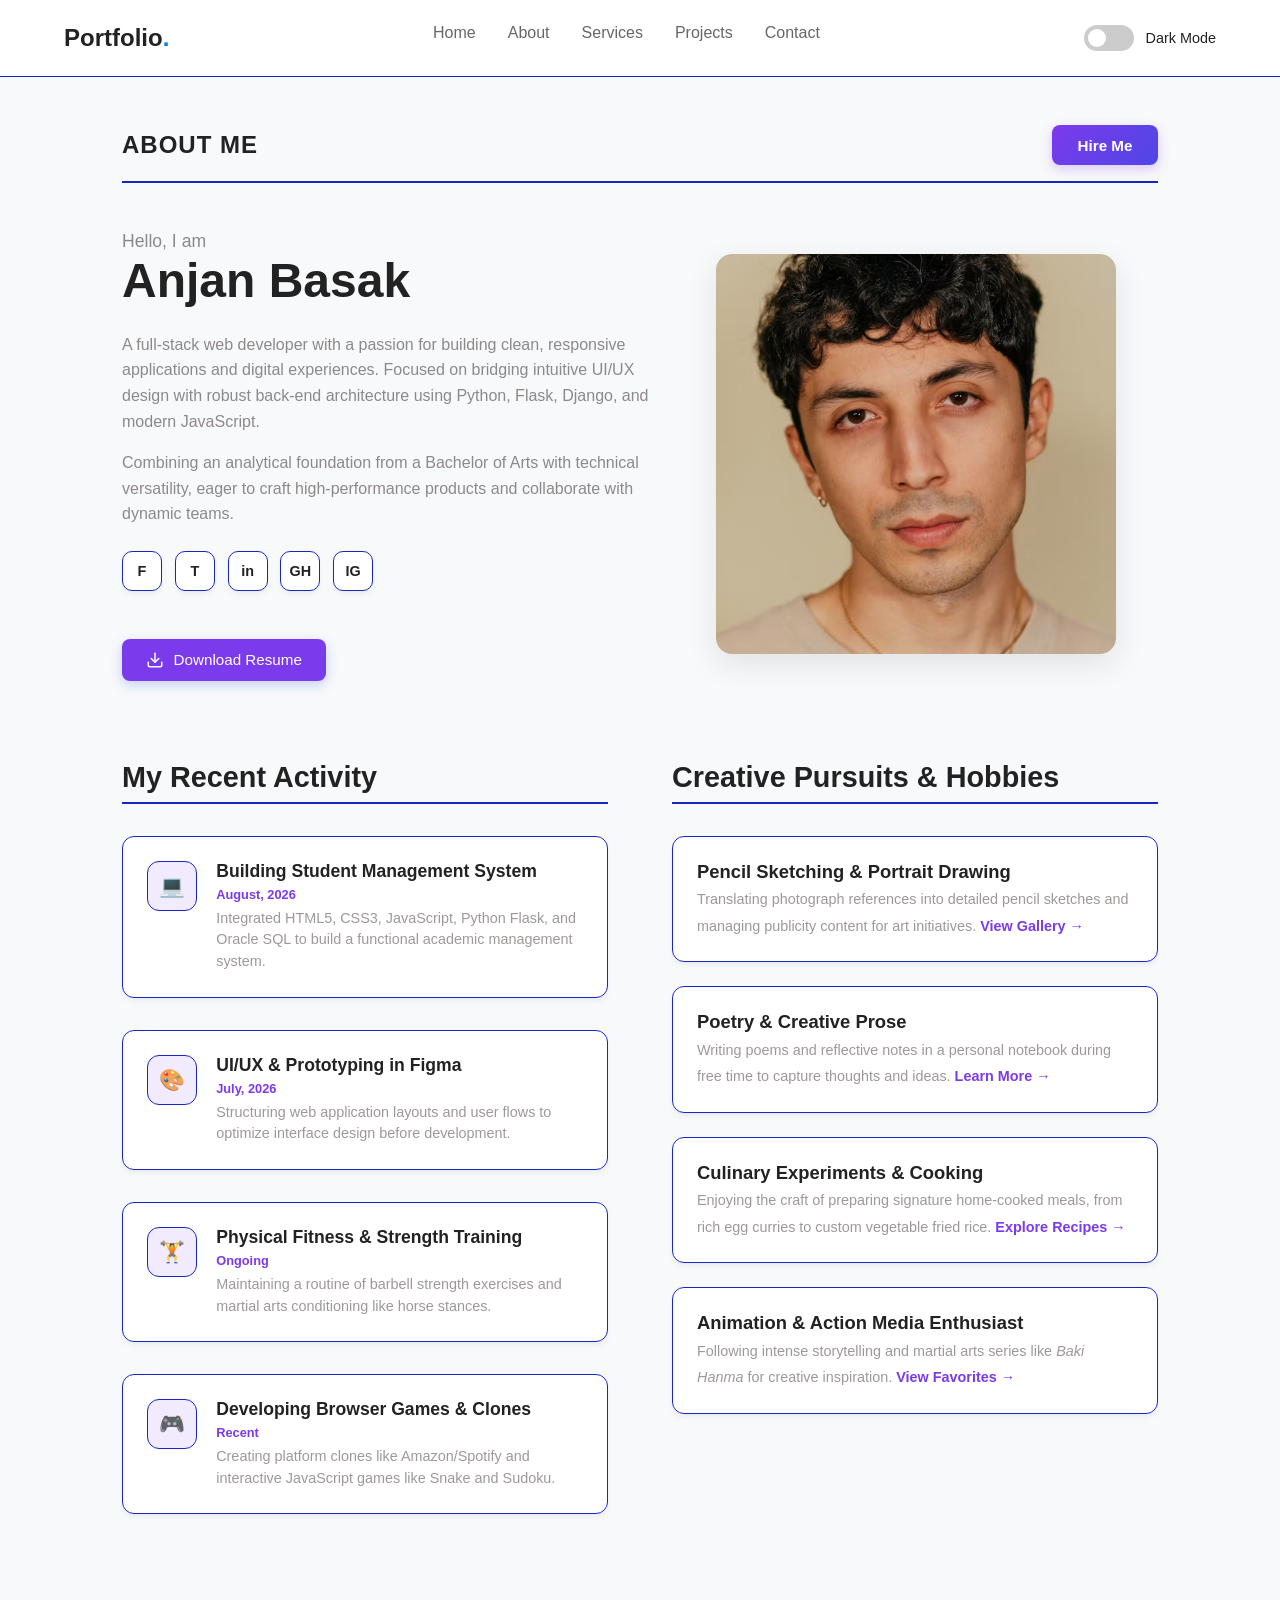
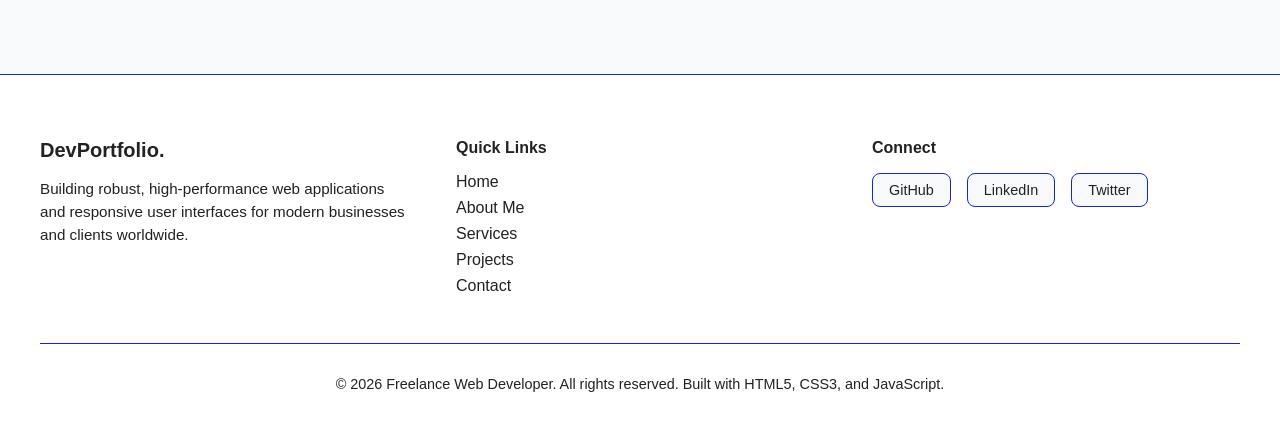
==== commit fa85859e: "yhe profile image changed by author" ====
--- a/pages/about.html
+++ b/pages/about.html
@@ -68,7 +68,7 @@
 </div>
             </div>
             <div class="about-hero-image about-img-container">
-                <img src="../assets/images/penson 3.png" alt="Profile Photo">
+                <img src="../assets/images/person 3.png" alt="Profile Photo">
             </div>
         </div>
     </section>
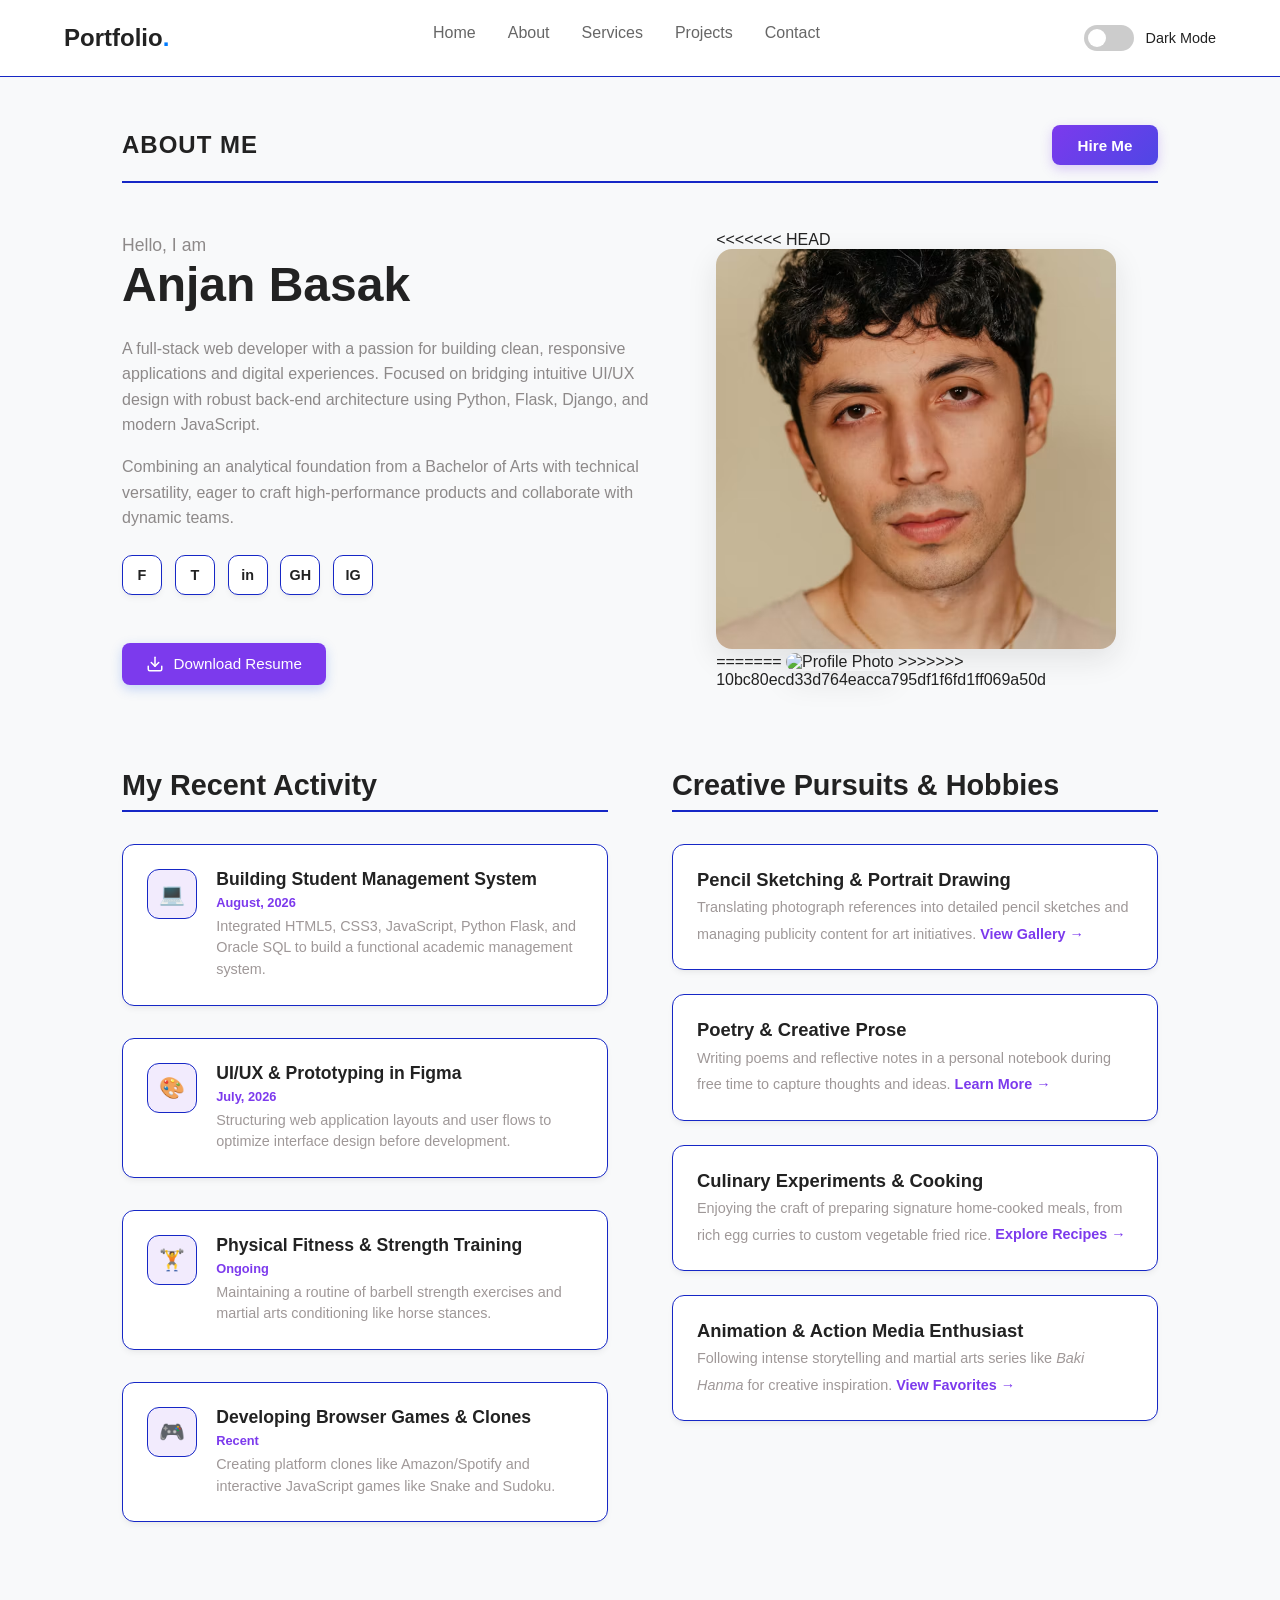
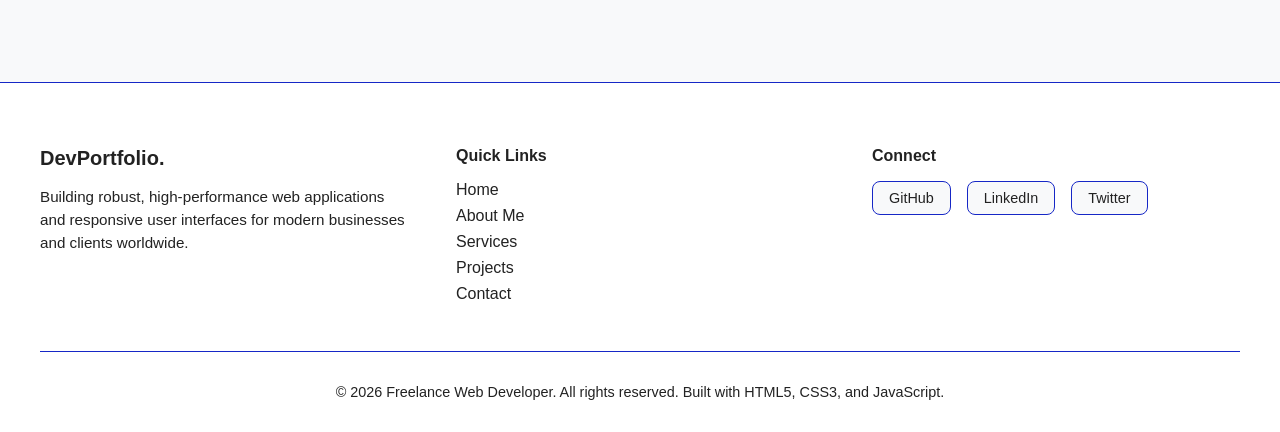
==== commit 1237b89b: "modified" ====
--- a/pages/about.html
+++ b/pages/about.html
@@ -68,7 +68,11 @@
 </div>
             </div>
             <div class="about-hero-image about-img-container">
+<<<<<<< HEAD
                 <img src="../assets/images/person 3.png" alt="Profile Photo">
+=======
+                <img src="../assets/images/penson 3.png" alt="Profile Photo">
+>>>>>>> 10bc80ecd33d764eacca795df1f6fd1ff069a50d
             </div>
         </div>
     </section>
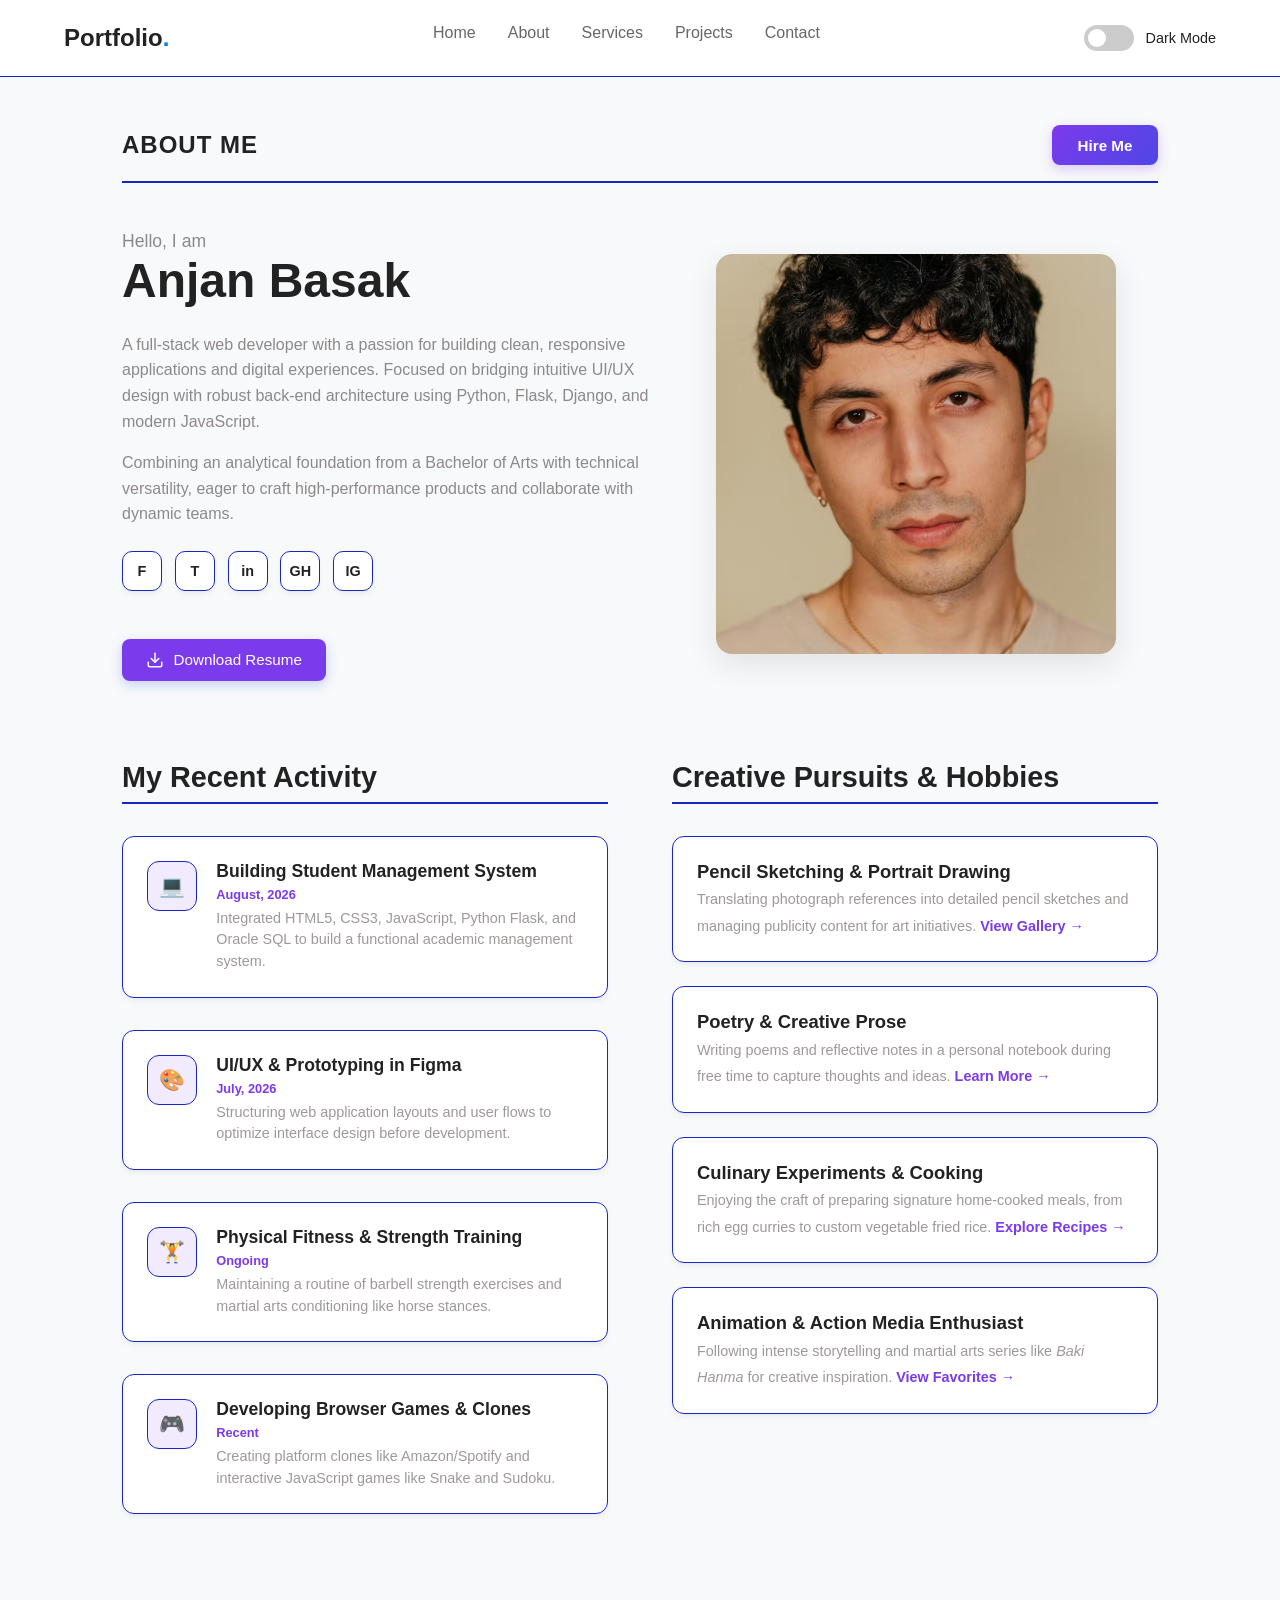
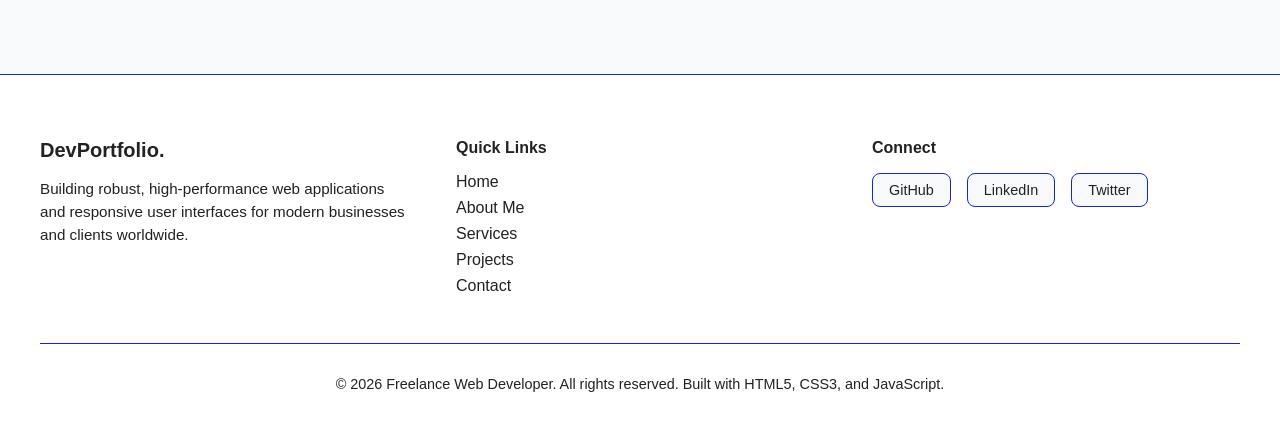
==== commit 0e6119ae: "modified" ====
--- a/pages/about.html
+++ b/pages/about.html
@@ -68,11 +68,7 @@
 </div>
             </div>
             <div class="about-hero-image about-img-container">
-<<<<<<< HEAD
                 <img src="../assets/images/person 3.png" alt="Profile Photo">
-=======
-                <img src="../assets/images/penson 3.png" alt="Profile Photo">
->>>>>>> 10bc80ecd33d764eacca795df1f6fd1ff069a50d
             </div>
         </div>
     </section>
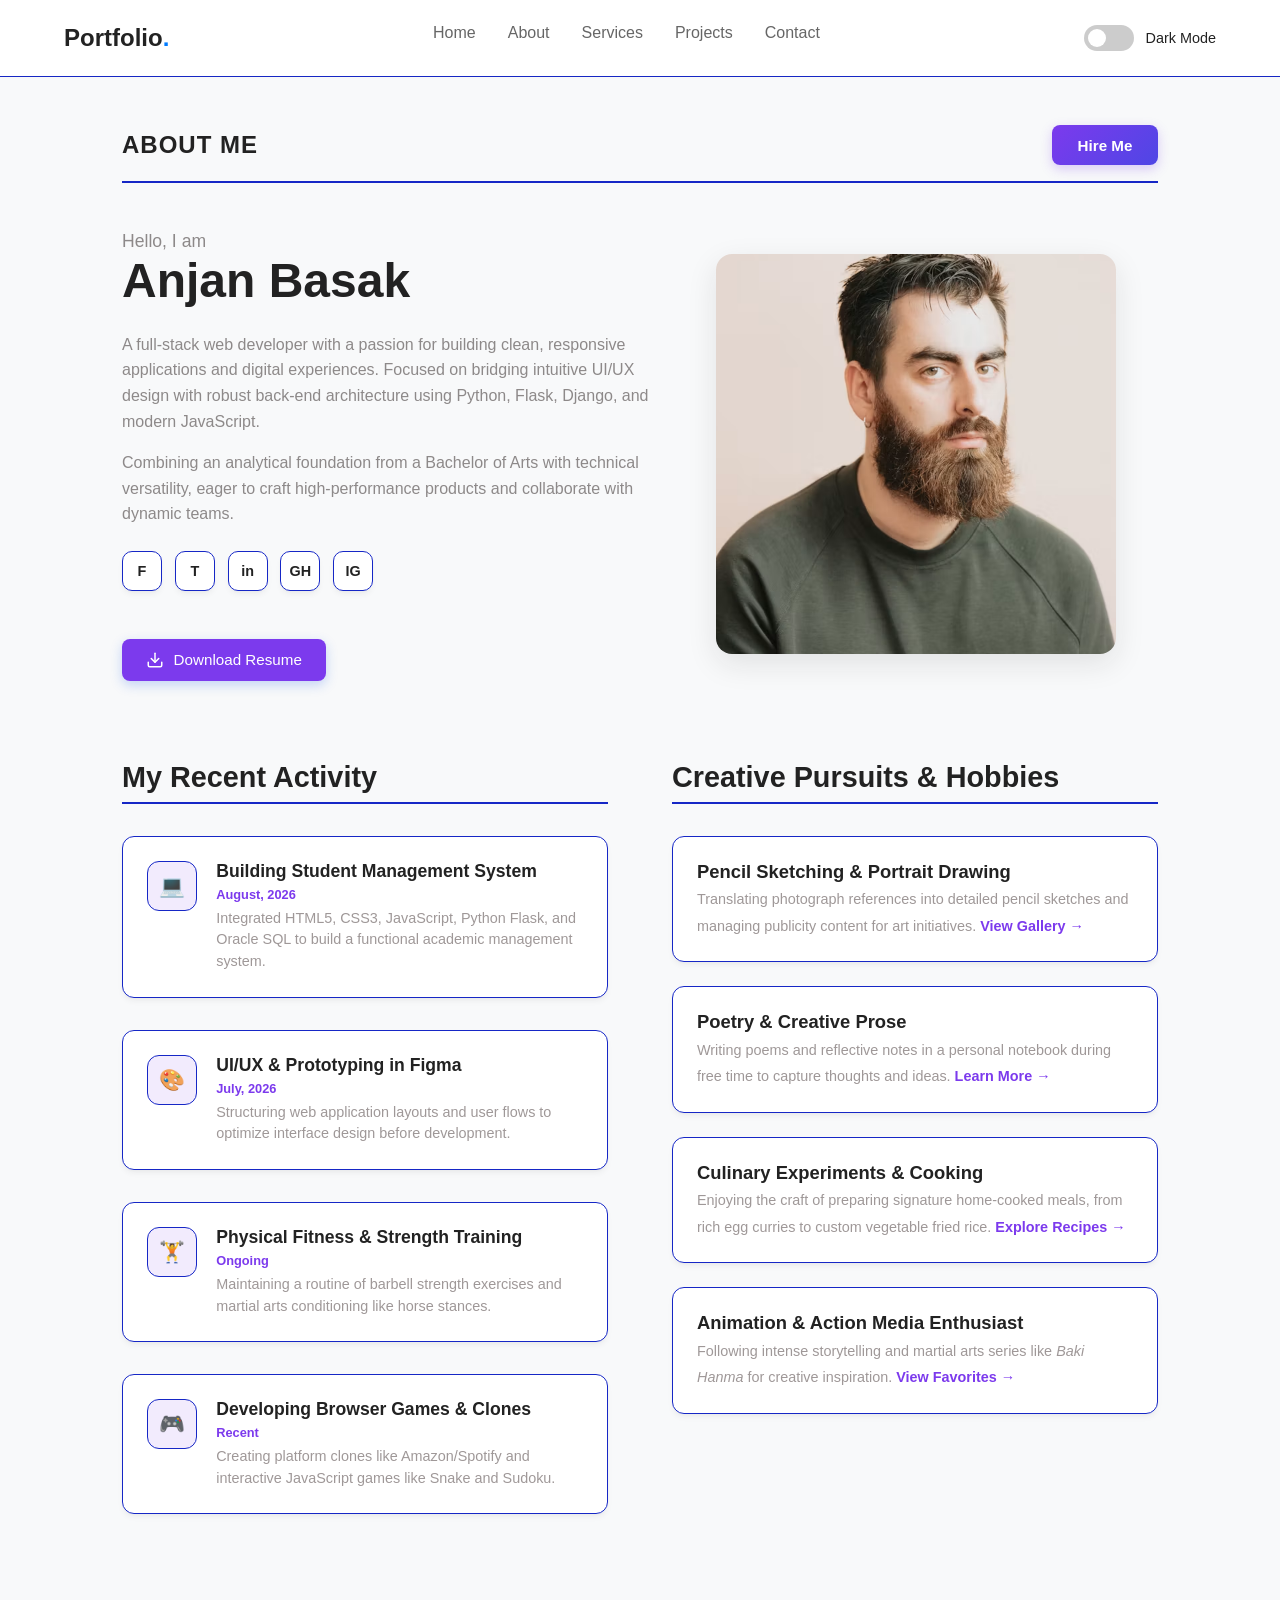
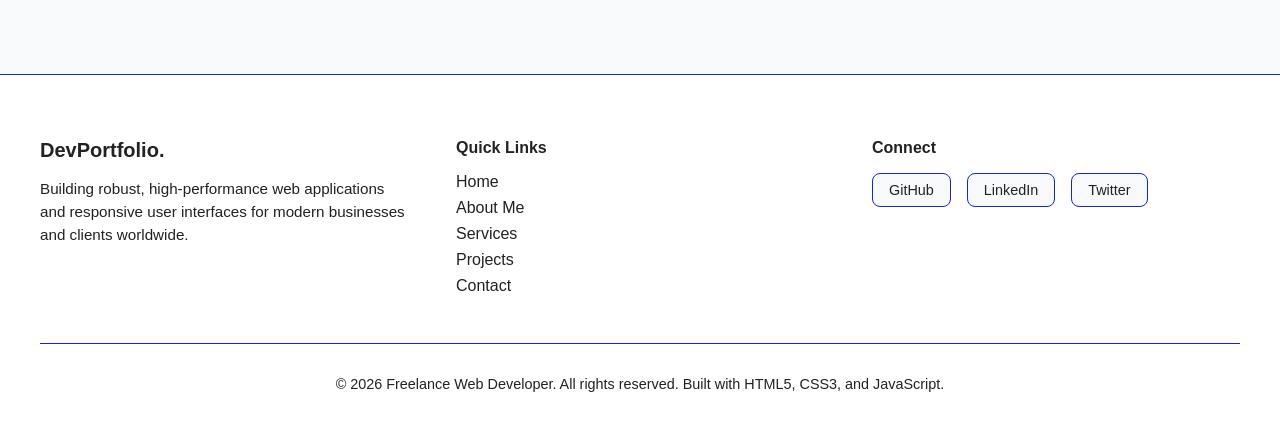
==== commit 807f0035: "image modified" ====
--- a/pages/about.html
+++ b/pages/about.html
@@ -68,7 +68,7 @@
 </div>
             </div>
             <div class="about-hero-image about-img-container">
-                <img src="../assets/images/person 3.png" alt="Profile Photo">
+                <img src="../assets/images/person 2.png" alt="Profile Photo">
             </div>
         </div>
     </section>
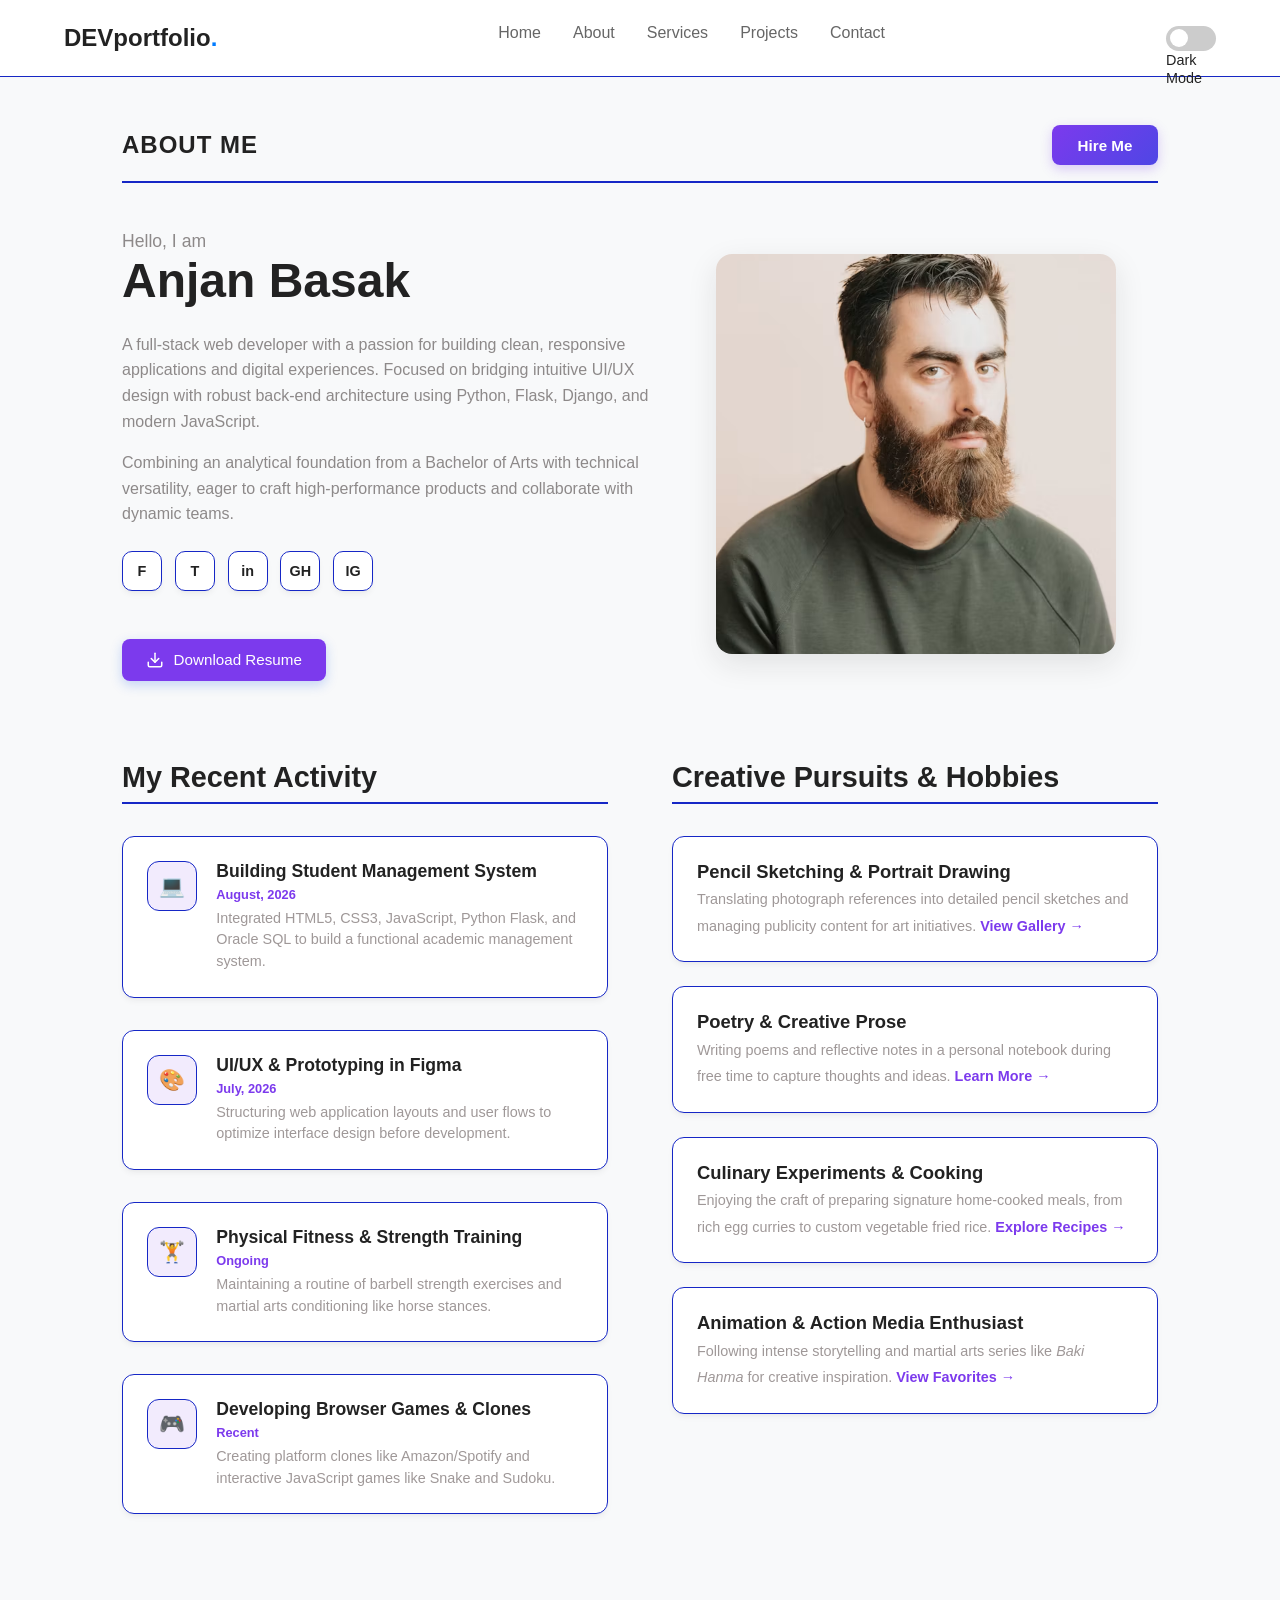
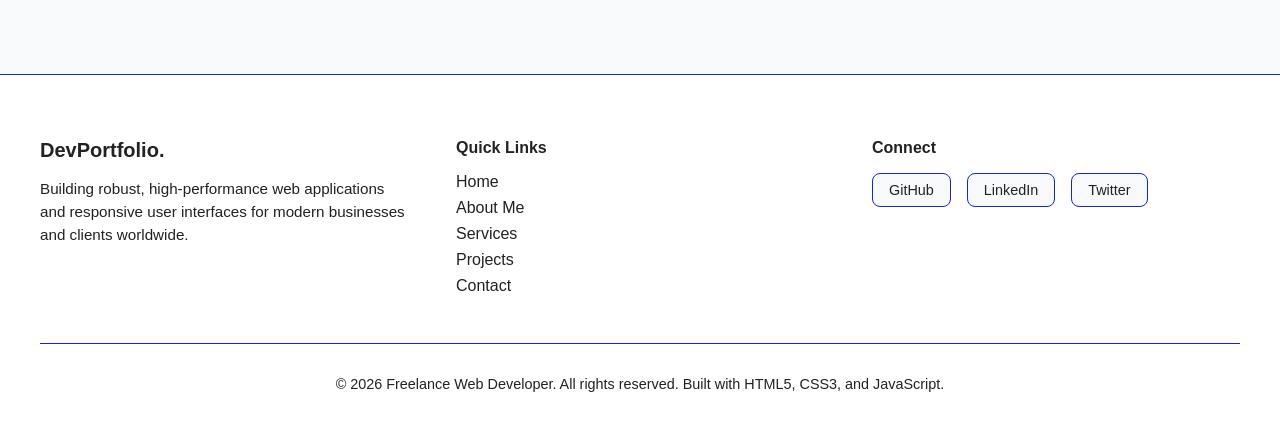
==== commit 5fc73626: "Modified" ====
--- a/pages/about.html
+++ b/pages/about.html
@@ -8,12 +8,14 @@
     <link rel="stylesheet" href="../assets/css/style.css" />
     <link rel="stylesheet" href="../assets/css/responsive.css" />
     <link rel="stylesheet" href="../assets/css/animation.css" />
+    <link rel="icon" type="image/png" href="assets/icons/yinYang.gif">
+
   </head>
   <body>
     <header>
       <nav class="navbar">
         <div class="logo">
-          <a href="../index.html">Portfolio<span>.</span></a>
+          <a href="../index.html">DEVportfolio<span>.</span></a>
         </div>
         <ul class="nav-links" id="navLinks">
           <li><a href="../index.html">Home</a></li>
--- a/assets/css/style.css
+++ b/assets/css/style.css
@@ -144,12 +144,55 @@
 }
 
 /* Hamburger Menu */
-.hamburger {
+/* Ensure the button is visible and correctly sized */
+#hamburger.hamburger {
   display: none;
-  flex-direction: column;
-  gap: 5px;
+  position: relative;
+  width: 32px;
+  height: 32px;
+  background: transparent;
+  border: none;
   cursor: pointer;
-}
+  padding: 0;
+  margin-left: 15px;
+  justify-content: center;
+  align-items: center;
+  outline: none;
+  z-index: 1000;
+}
+
+/* Style the icons inside the button */
+#hamburger.hamburger img {
+  position: absolute;
+  width: 28px;
+  height: 28px;
+  transition: opacity 0.3s ease, transform 0.4s ease;
+  pointer-events: none;
+}
+
+/* Initial state: Menu visible, Close hidden */
+#hamburger.hamburger .icon-menu {
+  opacity: 1;
+  transform: scale(1) rotate(0deg);
+}
+
+#hamburger.hamburger .icon-close {
+  opacity: 0;
+  transform: scale(0.5) rotate(-90deg);
+}
+
+/* Active state (when menu is open): Menu hidden, Close visible */
+#hamburger.hamburger.active .icon-menu {
+  opacity: 0;
+  transform: scale(0.5) rotate(90deg);
+}
+
+#hamburger.hamburger.active .icon-close {
+  opacity: 1;
+  transform: scale(1) rotate(0deg);
+}
+
+
 
 .icon-menu {
   padding: 0.1rem;
@@ -166,7 +209,7 @@
   position: relative;
   display: inline-block;
   width: 50px;
-  height: 26px;
+  height: 25px;
 }
 
 .theme-switch input {
--- a/assets/css/responsive.css
+++ b/assets/css/responsive.css
@@ -86,15 +86,23 @@
 /* --------------------------------------------------------------------------
    Tablet / Standard Mobile Breakpoint (<= 768px)
    -------------------------------------------------------------------------- */
-@media (max-width: 768px) {
+@media (max-width:1024px){
+   #hamburger.hamburger {
+    display: inline-block;
+
+  }
+}
+ 
+   @media (max-width: 768px) {
   /* Navigation */
   .navbar {
     position: relative;
     background-color: var(--nav-bg);
   }
 
-  .hamburger {
-    display: flex;
+ 
+  .icon-menu{
+      width: 25px; 
   }
 
   .nav-links {
@@ -135,7 +143,7 @@
   /* Theme Container */
   .theme-container {
     margin-left: auto;
-    margin-right: 15px;
+    margin-right: 13px;
   }
 
   /* Hero Section */
@@ -231,4 +239,4 @@
   .testimonial-card {
     flex: 0 0 calc(33.333% - 1.34rem) !important;
   }
-}+}
